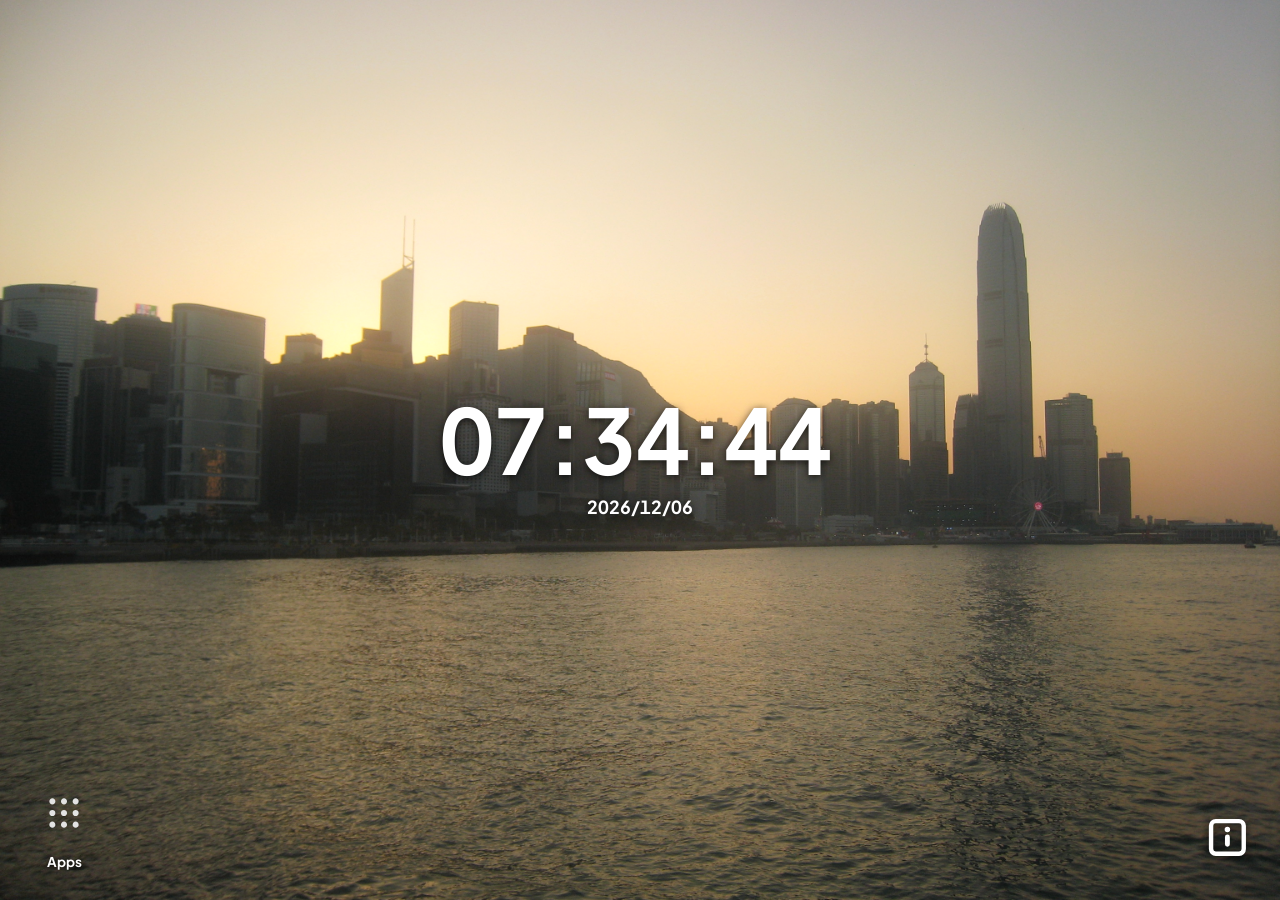
==== src/index.html @ ca8c2349 "App info tab, rename, idle Dim level, unpin on the bar, cursor-timeout focus Settings: an App info t" ====
<!--SPDX-License-Identifier: WTFNMFPL-->

<!DOCTYPE html>
<html>

<head>
	<meta charset="utf-8">
	<title>OpenLauncher</title>
</head>


<link rel="stylesheet" href="css/main.css">
<script src="js/wallpaper.js"></script>
<script src="js/aerials.js"></script>
<script src="js/icons.js"></script>
	<script src="js/lib/QwQwebosTV.js/main.js"></script>  
<script src="js/clock.js"></script>
<script src="js/settings.js"></script>
<script src="js/preview.js"></script>
<script src="js/backup.js"></script>
<script src="js/folders.js"></script>
<script src="js/systemapps.js"></script>
<script src="js/rename.js"></script>
<script src="js/about.js"></script>
<script src="js/dpad.js"></script>
<script src="js/weather.js"></script>
<script src="js/background.js"></script>
<script src="js/info.js"></script>
<script src="js/screen.js"></script>
<script src="js/main.js"></script>

<body>
	<!-- Wallpaper is a video (hardware decoded, unlike CSS background images), driven by startbackground() in main.js: network videos from aerials.js, then the local loop.mp4 from scripts/make-wallpaper-video.sh, then rotating images. -->
	<video id="bgvideo" autoplay muted playsinline></video>
	<div id="prefetchmaindiv">
	<!-- Hack : make appluncher always loaded (just hidden) so it can be faster when i open/close it -->
	<div id="maindiv">
	<input type="checkbox"  id="realappbarbtu" >
	<!-- clock and date are full-screen layers placed by settings.js; the date sits in #clockstack (under the clock) or moves to #datelayer -->
	<div id="clock" class="layer" data-v="center" data-h="center">
		<div id="clockstack" class="clockstyle-digital">
			<div id="clocktime"><span id="clockh"></span><span class="sep">:</span><span id="clockm"></span><span class="sep sepsec">:</span><span id="clocktail"><span id="clocks"></span><span id="clockap"></span></span></div>
			<svg id="clockanalog" viewBox="0 0 200 200">
				<circle class="face" cx="100" cy="100" r="97"></circle>
				<g id="clockticks"></g>
				<g id="clocknums"></g>
				<line id="clockhh" class="hand" x1="100" y1="100" x2="100" y2="56"></line>
				<line id="clockhm" class="hand" x1="100" y1="100" x2="100" y2="30"></line>
				<line id="clockhs" class="hand" x1="100" y1="112" x2="100" y2="22"></line>
				<circle class="hub" cx="100" cy="100" r="5"></circle>
			</svg>
			<p id="clockdate"></p>
			<div id="weather" style="display:none">
				<div id="weatherrow"><span id="weathericon"></span><span id="weathertemp"></span></div>
				<div id="weatherdetail"></div>
			</div>
		</div>
	</div>
	<div id="datelayer" class="layer" data-v="center" data-h="center"></div>
	<div id="weatherlayer" class="layer" data-v="center" data-h="center" style="display:none"></div>
	<div id="appluncher"></div>
	<div id="folderbar"></div>
	<div id="drawertools">
		<button id="settingsbtn" title="Settings" aria-label="Settings"><img src="access/gear.svg" alt=""></button>
		<button id="editbtn">Edit</button>
	</div>
	<!-- info about the wallpaper video: the button shows on the home screen, the card opens from it -->
	<button id="infobtn" title="About this wallpaper" aria-label="About this wallpaper"></button>
	<div id="infocard">
		<div id="infohead"><span>Now playing</span><button id="infoclose" title="Close" aria-label="Close"></button></div>
		<div id="infoname"></div>
		<div id="infosource"></div>
		<div id="infoseekrow">
			<input type="range" id="infoseekbar" min="0" max="1000" value="0" step="1">
			<span id="infotime">0:00 / 0:00</span>
		</div>
		<div id="infoactions"><button id="infoloop" aria-pressed="false"></button><button id="infoskip"></button></div>
	</div>
	<div id="appmenubackdrop"></div>
	<div id="appmenu">
		<div id="appmenutitle"></div>
		<div id="appmenulist"></div>
	</div>
	<div id="folderbackdrop"></div>
	<div id="folderpicker">
		<div id="folderhead">
			<img id="folderappicon" alt="">
			<div id="folderheadtext"><span id="folderapp">Move to folder</span><small id="foldercurrent"></small></div>
			<button id="folderclose" title="Close" aria-label="Close"></button>
		</div>
		<div id="folderlist"></div>
		<div id="foldermake">
			<span id="foldermakelabel">New folder</span>
			<div id="foldersuggest"></div>
		</div>
		<div id="foldernew"><input type="text" id="foldernewname" class="stext" placeholder="Folder name"><button id="foldernewbtn" class="sopt">Create</button></div>
		<div id="foldermessage" class="sstatus"></div>
	</div>
	<div id="movetoast"></div>
	<div id="renamebackdrop"></div>
	<div id="renamebox">
		<div id="renamehead">
			<img id="renameappicon" alt="">
			<div id="renameheadtext"><span id="renametitle">Rename</span><small id="renameoriginal"></small></div>
			<button id="renameclose" title="Close" aria-label="Close"></button>
		</div>
		<input type="text" id="renameinput" class="stext" maxlength="40" placeholder="Name">
		<div id="renameactions"><button id="renamesave" class="sopt">Save</button><button id="renamereset" class="sopt">Use the original name</button></div>
		<div id="renamemessage" class="sstatus"></div>
	</div>
	<div id="settingsbackdrop"></div>
	<div id="settingspanel">
		<div id="settingshead"><span>OpenLauncherSettings</span><button id="settingsclose" title="Close" aria-label="Close"></button></div>
		<div id="settingsbody">
			<div id="settingstabs"></div>
			<div id="settingspane"></div>
			<div id="settingspreview"></div>
		</div>
		<div id="settingshint"><span id="settingshinticon"></span><span id="settingshinttext"></span></div>
	</div>
	<div id="carryhint">Hover another app to move it there. Rest on it to drop.</div>
	<div id="recentrow"><p id="recentlabel">Recent</p></div>
	<div id="appbar">


		<label for="realappbarbtu" id="appbarbtu">
			<div class="appitem">
				<img src="access/appbar.svg" class="appicon" >
<p class="appname">Apps</p>
			</div>
		</label>
	</div>

	</div>
	</div>
</body>

</html>
---- src/css/main.css ----
/*SPDX-License-Identifier: WTFNMFPL*/

@font-face {
    font-family: "PlusJakartaSans";
    /* the file is the Bold (700) cut, declared as 400 so normal text uses it without any faux bolding */
    font-weight: 400;
    src: url(../access/plusjakartasans-bold.woff2)
}

:root {
    /* set from settings.js */
    --accent: 255,150,255;
    --bartile: 5vw;
    --menutile: 5vw;
    --barh: 15vh;
    --menurow: 2;
    --barname: 1.5vh;
    --menuname: 1.5vh;
    --recenth: 15vh;
    --shiftx: 0px;
    --shifty: 0px;
}

#appluncher,#appbar {
    display: grid;
    justify-content: center;
    align-items: center;
}
#appbar {
    grid-template-columns: repeat(auto-fill, var(--bartile));
    /* one row exactly as tall as the bar, so the tiles are centred in it and never spill below the screen */
    grid-template-rows: var(--barh);
}
#appluncher {
    grid-template-columns: repeat(auto-fill, var(--menutile));
    grid-template-rows: repeat(auto-fill, calc(var(--menutile) * var(--menurow)));
}
#realappbarbtu {
    display: none;
}
#appluncher {
	overflow-y: overlay !important;
    overflow-y: scroll;
    scrollbar-gutter: stable;
        background-color: rgba(0, 0, 0, var(--menuopacity, 0.5));
	position: absolute;
	top: 1vh;
    left: 1vw;
    width: calc(100vw - 2vw);
        height: calc(100vh - var(--barh));
	    scrollbar-width: none;
}

#appbar .appitem {
    padding-bottom: 0px;
}

#appbar .appname {
    text-shadow: 0 1px 4px rgba(0,0,0,0.85);
    font-size: var(--barname);
    height: calc(var(--barname) * 1.3333);
}
#appluncher .appname {
    font-size: var(--menuname);
    height: calc(var(--menuname) * 1.3333);
}

#appbar {
    z-index: 5;
    bottom: 0px;
    position: absolute;
    /* same box as #appluncher so the bar's columns line up with the drawer's */
    left: 1vw;
    width: calc(100vw - 2vw);
        height: var(--barh);
}

.appicon {
	    width: 100%;
    height: auto;
}

.appitem {
    position: relative;
    padding: 10px;
    height: min-content;
    contain: layout style paint;
}

body,#maindiv,#prefetchmaindiv {
	    width: 100vw;
	    font-family: PlusJakartaSans, sans-serif;
	        margin: 0px;
    padding: 0px;
    height: 100vh;
}
html,body {
	background-color: rgb(0,0,0);
	/* the launcher is one screen; only the app drawer scrolls. A scrollable page would shift the bottom-right buttons. */
	overflow: hidden;
}
#bgvideo {
	position: absolute;
	top: 0;
	left: 0;
	width: 100vw;
	height: 100vh;
	object-fit: cover;
	z-index: 0;
}
.appname {
    line-break: anywhere;
        height: 2vh;
    font-size: 1.5vh;
    overflow: hidden;
    text-align: center;
    text-overflow: ellipsis;
    white-space: nowrap;
        color: rgb(255, 255, 255);
}

.appitem:hover { background-color: rgba(var(--accent), 0.5); }
/* a name that doesn't fit slides sideways while its tile is hovered or focused (main.js, marqueeupdate) */
.appname.marquee { text-overflow: clip; animation: appname-scroll 4s ease-in-out infinite alternate; }
@keyframes appname-scroll { 0%, 20% { text-indent: 0; } 80%, 100% { text-indent: var(--marquee, 0px); } }

#realappbarbtu:not(:checked) ~ #appluncher {
/* Hack : make appluncher always loaded so it can be faster when i open/close it */
visibility:hidden;
}

#realappbarbtu:checked ~ #appluncher {
z-index:9999;


}
/* the menu is see-through, so the clock, date and weather must not show behind it */
#realappbarbtu:checked ~ .layer { visibility: hidden; }

#drawertools {
	display: none;
	position: fixed;
	bottom: 4vh;
	right: 2vw;
	z-index: 10000;
	align-items: stretch;
	gap: 1vw;
}
#realappbarbtu:checked ~ #drawertools { display: flex; }
#editbtn, #settingsbtn {
	font-family: inherit;
	font-size: 2vh;
	padding: 0.6vh 1.6vw;
	color: rgb(255,255,255);
	background-color: rgba(0,0,0,0.6);
	border: 2px solid rgb(255,255,255);
	border-radius: 6px;
}
#settingsbtn { padding: 0.6vh 0.9vw; display: flex; align-items: center; }
#settingsbtn img { height: 3.4vh; width: 3.4vh; display: block; }
#editbtn:hover, #settingsbtn:hover { background-color: rgba(var(--accent), 0.5); }

/* edit mode: hovering a tile covers it with its controls */
.appctl {
	display: none;
	position: absolute;
	top: 0;
	left: 0;
	right: 0;
	bottom: 0;
	grid-template-columns: 1fr 1fr;
	align-content: center;
	gap: 4px;
	padding: 6px;
	box-sizing: border-box;
	background-color: rgba(0,0,0,0.65);
}
#maindiv.editing .appitem:hover .appctl { display: grid; }
.appctl button {
	font-family: inherit;
	padding: 0.5vh 0;
	color: rgb(255,255,255);
	background-color: rgba(255,255,255,0.15);
	border: 1px solid rgb(255,255,255);
	border-radius: 4px;
}
.appctl button.wide { grid-column: 1 / -1; }
.appctl button:hover { background-color: rgba(var(--accent), 0.7); }
.appctl button.dangerctl:hover { background-color: rgba(255, 90, 90, 0.85); }
/* rest the pointer here to pick the app up: the pink fill is the countdown (keep the .875s in step with PICKUP_MS) */
.movezone {
	grid-column: 1 / -1;
	position: relative;
	overflow: hidden;
	text-align: center;
	padding: 0.5vh 0;
	color: rgb(255,255,255);
	background-color: rgba(255,255,255,0.15);
	border: 1px solid rgb(255,255,255);
	border-radius: 4px;
}
.appctl svg {
	display: block;
	width: 2.8vh;
	height: 2.8vh;
	margin: 0 auto;
	fill: currentColor;
}
.movezone::before {
	content: "";
	position: absolute;
	top: 0;
	left: 0;
	right: 0;
	bottom: 0;
	background-color: rgba(var(--accent), 0.75);
	transform: scaleX(0);
	transform-origin: left;
	transition: transform 0.875s linear;
}
.movezone:hover::before { transform: scaleX(1); }
.movezone span { position: relative; display: block; }
/* while carrying, tiles show no controls; the carried one is ringed */
#maindiv.carrying .appitem:hover .appctl { display: none; }
#maindiv.carrying .carried { box-shadow: inset 0 0 0 3px rgb(var(--accent)); background-color: rgba(var(--accent), 0.35); }
/* bottom right, above the Edit/Done buttons and beside the bottom bar's tiles: it covers neither the folder chips at the top nor
   the bar (its tiles start at the left) */
#carryhint {
	display: none;
	position: fixed;
	bottom: 11vh;
	right: 2vw;
	max-width: 26vw;
	z-index: 10001;
	padding: 0.6vh 1vw;
	font-size: 1.7vh;
	line-height: 1.25;
	color: rgb(255,255,255);
	background-color: rgba(0,0,0,0.75);
	border: 2px solid rgb(var(--accent));
	border-radius: 6px;
	pointer-events: none;
}
#maindiv.carrying #carryhint { display: block; }
.hiddenapp .appicon, .hiddenapp .appname { opacity: 0.35; }
/* edit mode: ring around pinned apps in the drawer */
#maindiv.editing .pinnedapp { box-shadow: inset 0 0 0 2px rgba(var(--accent), 0.8); }

/* names under the apps can be turned off in settings */
#maindiv.hide-bar-names #appbar .appname { display: none; }
#maindiv.hide-menu-names #appluncher .appname { display: none; }
/* with the name gone a tile is just its icon: equal padding all round and no line gap under the image, so the hover box is a square */
#maindiv.hide-bar-names #appbar .appitem { padding-bottom: 10px; }
#maindiv.hide-bar-names #appbar .appicon,
#maindiv.hide-menu-names #appluncher .appicon { display: block; }

/* clock and date: full-screen layers, placed with data-v (top|center|bottom) and data-h (left|center|right) */
.layer {
	position: absolute;
	top: 0;
	left: 0;
	width: 100vw;
	height: 100vh;
	box-sizing: border-box;
	padding: 3vh 3vw;
	display: flex;
	flex-direction: column;
	z-index: 1;
	pointer-events: none;
	color: rgb(255,255,255);
}
.layer[data-v="top"] { justify-content: flex-start; }
.layer[data-v="center"] { justify-content: center; }
.layer[data-v="bottom"] { justify-content: flex-end; padding-bottom: calc(var(--barh) + 2vh); }
.layer[data-h="left"] { align-items: flex-start; text-align: left; }
.layer[data-h="center"] { align-items: center; text-align: center; }
.layer[data-h="right"] { align-items: flex-end; text-align: right; }

#clockstack { display: flex; flex-direction: column; align-items: inherit; }
#clocktime, #clockdate {
	margin: 0;
	padding: 0;
	text-shadow: 0 2px 8px rgba(0,0,0,0.75);
	/* every digit the same width, so the clock doesn't shift when the numbers change */
	font-variant-numeric: tabular-nums;
	white-space: nowrap;
}
#clocktime { font-size: 10vh; }
#clockdate { font-size: 2vh; }
#clockap { font-size: 0.3em; margin-left: 0.3em; }

.clockstyle-off #clocktime,
.clockstyle-analog #clocktime,
.clockstyle-analogmin #clocktime { display: none; }
.noseconds #clocktime #clocktail #clocks, .noseconds #clocktime .sepsec { display: none; }

/* stacked: hours, minutes and (smaller) seconds on their own lines */
.clockstyle-stacked #clocktime { font-size: 13vh; line-height: 0.95; }
.clockstyle-stacked #clocktime span { display: block; }
.clockstyle-stacked #clocktime .sep { display: none; }
/* seconds and AM/PM share the last, smaller line ("09 PM"); with seconds off AM/PM is alone on it */
.clockstyle-stacked #clocktime #clocktail { display: block; font-size: 0.4em; }
.clockstyle-stacked #clocktime #clocktail span { display: inline; }
.clockstyle-stacked #clocktime #clockap { font-size: 0.8em; margin-left: 0.3em; }
.clockstyle-stacked.noseconds #clocktime #clockap { margin-left: 0; }

/* analog */
#clockanalog { display: none; width: 30vh; height: 30vh; }
.clockstyle-analog #clockanalog, .clockstyle-analogmin #clockanalog { display: block; }
#clockanalog .face { fill: rgba(0,0,0,0.35); stroke: rgba(255,255,255,0.9); stroke-width: 3; }
#clockanalog .tick { stroke: rgb(255,255,255); stroke-width: 2; }
#clockanalog .tick.hour { stroke-width: 4; }
#clockanalog text { fill: rgb(255,255,255); font-family: inherit; font-size: 17px; text-anchor: middle; dominant-baseline: central; }
#clockanalog .hand { stroke: rgb(255,255,255); stroke-linecap: round; }
#clockhh { stroke-width: 7; }
#clockhm { stroke-width: 4; }
#clockanalog #clockhs { stroke: rgb(var(--accent)); stroke-width: 2; }
#clockanalog .hub { fill: rgb(var(--accent)); }
.clockstyle-analogmin #clocknums, .clockstyle-analogmin .tick.minor { display: none; }
.clockstyle-analogmin #clockhh { stroke-width: 4; }
.clockstyle-analogmin #clockhm { stroke-width: 2.5; }
.noseconds #clockhs { display: none; }

/* settings panel */
#settingsbackdrop {
	display: none;
	position: fixed;
	top: 0;
	left: 0;
	width: 100vw;
	height: 100vh;
	z-index: 20000;
	background-color: rgba(0,0,0,0.55);
}
#settingspanel {
	display: none;
	position: fixed;
	top: 8vh;
	left: 9vw;
	width: 82vw;
	height: 84vh;
	z-index: 20001;
	flex-direction: column;
	overflow: hidden;
	color: rgb(255,255,255);
	background-color: rgba(18,18,24,0.97);
	border: 2px solid rgba(var(--accent), 0.85);
	border-radius: 1.6vh;
}
#maindiv.settingsopen #settingsbackdrop { display: block; }
#maindiv.settingsopen #settingspanel { display: flex; }
#settingshead {
	display: flex;
	align-items: center;
	justify-content: space-between;
	padding: 2vh 2vw;
	font-size: 3.4vh;
	border-bottom: 1px solid rgba(255,255,255,0.2);
}
#settingsclose, .sopt, .stab, .poscell, .swatch {
	font-family: inherit;
	color: rgb(255,255,255);
	background-color: rgba(255,255,255,0.1);
	border: 1px solid rgba(255,255,255,0.4);
}
#settingsclose { width: 5.4vh; height: 5.4vh; padding: 0.9vh; border-radius: 0.8vh; }
#settingsbody { display: flex; flex: 1; min-height: 0; }
#settingstabs {
	display: flex;
	flex-direction: column;
	gap: 1vh;
	width: 14vw;
	padding: 2vh 1vw;
	border-right: 1px solid rgba(255,255,255,0.2);
}
.stab { display: flex; align-items: center; gap: 0.8vw; font-size: 2.4vh; padding: 1.4vh 1vw; text-align: left; border-radius: 0.8vh; }
.stab.on, .sopt.on { color: rgb(0,0,0); background-color: rgb(var(--accent)); border-color: rgb(var(--accent)); }
#settingspane { flex: 1; overflow-y: auto; padding: 1vh 2vw; scrollbar-width: none; }
.srow {
	display: flex;
	align-items: center;
	justify-content: space-between;
	gap: 2vw;
	padding: 1.6vh 0;
	border-bottom: 1px solid rgba(255,255,255,0.1);
}
.slabel { flex: 0 0 12vw; display: flex; align-items: center; gap: 0.6vw; }
.slabeltext { font-size: 2.4vh; }
.shintmark { display: block; flex: 0 0 auto; width: 2.2vh; height: 2.2vh; opacity: 0.5; }
.shintmark svg { display: block; width: 100%; height: 100%; fill: currentColor; }
.srow:hover .shintmark, .srow:focus-within .shintmark { opacity: 1; color: rgb(var(--accent)); }
.scontrol { flex: 1; display: flex; flex-wrap: wrap; justify-content: flex-end; gap: 0.8vh 0.6vw; }
.sopt { font-size: 2vh; padding: 1vh 1.2vw; border-radius: 0.8vh; }
.swatch { width: 4.4vh; height: 4.4vh; padding: 0; border-radius: 50%; border: 3px solid rgba(255,255,255,0.35); }
.swatch.on { border-color: rgb(255,255,255); box-shadow: 0 0 0 3px rgb(0,0,0), 0 0 0 5px rgb(255,255,255); }
.pospicker { display: flex; align-items: center; gap: 1.2vw; }
.posgrid { display: grid; grid-template-columns: repeat(3, 5vh); grid-template-rows: repeat(3, 2.8vh); gap: 0.6vh; padding: 0.8vh; background-color: rgba(255,255,255,0.08); border: 1px solid rgba(255,255,255,0.4); border-radius: 0.8vh; }
.poscell { padding: 0; border-radius: 0.5vh; }
.poscell.on { background-color: rgb(var(--accent)); border-color: rgb(var(--accent)); }
#settingsclose:hover, .sopt:hover, .stab:hover, .poscell:hover, .swatch:hover { background-color: rgba(var(--accent), 0.45); }
.stab.on:hover, .sopt.on:hover, .poscell.on:hover { background-color: rgb(var(--accent)); }
.sheading { margin-top: 2.4vh; padding-bottom: 0.6vh; font-size: 1.8vh; letter-spacing: 0.12em; text-transform: uppercase; color: rgb(var(--accent)); border-bottom: 1px solid rgba(var(--accent), 0.5); }
.sheading:first-child { margin-top: 0.6vh; }
#settingspanel, #settingsbackdrop { transition: opacity 0.25s ease; }
#maindiv.peek #settingspanel { opacity: 0.06; }
#maindiv.peek #settingsbackdrop { opacity: 0.25; }
/* icons in buttons and tabs; the icon comes first even though the label is the button's own text */
.sicon { display: block; order: -1; flex: 0 0 auto; width: 3vh; height: 3vh; }
.sicon svg { display: block; width: 100%; height: 100%; fill: currentColor; }
.sopt.withicon { display: flex; align-items: center; gap: 0.6vw; }
.sopt.withicon .sicon { width: 2.6vh; height: 2.6vh; }
.sopt.card { flex-direction: column; justify-content: center; gap: 0.6vh; width: 9vw; padding: 1.6vh 0.8vw; font-size: 2vh; }
.sopt.card .sicon { width: 5vh; height: 5vh; }
.sopt.compact { min-width: 4.2vw; padding: 1vh 0.8vw; text-align: center; }
/* On/Off is a switch */
.sswitch { position: relative; width: 7vh; height: 3.8vh; padding: 0; border-radius: 3vh; font-family: inherit; color: rgb(255,255,255); background-color: rgba(255,255,255,0.14); border: 1px solid rgba(255,255,255,0.45); transition: background-color 0.15s ease; }
.sknob { position: absolute; top: 0.4vh; left: 0.5vh; width: 2.8vh; height: 2.8vh; border-radius: 50%; background-color: rgb(255,255,255); transition: transform 0.15s ease; }
.sswitch.on { background-color: rgb(var(--accent)); border-color: rgb(var(--accent)); }
.sswitch.on .sknob { transform: translateX(3.2vh); background-color: rgb(0,0,0); }
.sswitch:hover { border-color: rgb(var(--accent)); }
/* < value > */
.sicononly { display: flex; align-items: center; justify-content: center; width: 5.4vh; height: 5.4vh; padding: 1vh; }
.sicononly svg { display: block; width: 100%; height: 100%; fill: currentColor; }
.sicononly.flip svg { transform: scaleX(-1); }
.sstepvalue { min-width: 12vw; align-self: center; text-align: center; font-size: 2.2vh; }
/* the explanation of the row that has the focus */
#settingshint { display: flex; align-items: center; gap: 0.8vw; min-height: 5.6vh; padding: 0 2vw; font-size: 1.9vh; color: rgba(255,255,255,0.85); border-top: 1px solid rgba(255,255,255,0.2); opacity: 0.6; transition: opacity 0.2s ease; }
#settingshint.on { opacity: 1; }
#settingshint { border-top-color: transparent; }
#settingshint.on { border-top-color: rgba(255,255,255,0.2); }
#settingshinticon { flex: 0 0 auto; width: 2.6vh; height: 2.6vh; color: rgb(var(--accent)); }
#settingshinticon svg { display: block; width: 100%; height: 100%; fill: currentColor; }
/* live preview */
#settingspreview { display: none; flex: 0 0 24vw; padding: 2vh 1.4vw 2vh 0; overflow: hidden; }
#settingspreview.on { display: block; }
.pvtiles { display: flex; flex-direction: column; gap: 1.6vh; }
.pvscreen { --pv: 0.22; position: relative; width: 100%; height: 0; padding-top: 56.25%; overflow: hidden; border-radius: 0.8vh; border: 1px solid rgba(255,255,255,0.3); background: linear-gradient(160deg, #46587a, #161c2a 70%); color: rgb(255,255,255); text-shadow: 0 1px 3px rgba(0,0,0,0.6); }
.pvscreen > * { position: absolute; }
.pvlayer { top: 0; left: 0; right: 0; bottom: 0; display: flex; flex-direction: column; padding: 4%; box-sizing: border-box; }
.pvlayer[data-v="top"] { justify-content: flex-start; }
.pvlayer[data-v="center"] { justify-content: center; }
.pvlayer[data-v="bottom"] { justify-content: flex-end; padding-bottom: calc(var(--barh) * var(--pv) + 4%); }
.pvlayer[data-h="left"] { align-items: flex-start; text-align: left; }
.pvlayer[data-h="center"] { align-items: center; text-align: center; }
.pvlayer[data-h="right"] { align-items: flex-end; text-align: right; }
.pvscreen.hasrecent .pvlayer[data-v="bottom"] { padding-bottom: calc((var(--barh) + var(--recenth)) * var(--pv) + 4%); }
.pvidle .pvlayer > *, .pvidle > .pvbar, .pvidle > .pvbars { filter: brightness(var(--idledim, 0.3)); }
.pvidle.pvhidebar > .pvbar, .pvidle.pvhidebar > .pvbars { opacity: 0; }
.pvtime { font-size: calc(15vh * var(--pv)); line-height: 1.05; white-space: nowrap; }
.pvtime.stacked { font-size: calc(19vh * var(--pv)); line-height: 0.95; }
.pvtime.stacked span, .pvtime.stacked small { display: block; }
.pvtime.stacked small { font-size: 0.4em; }
.pvdate, .pvweather { font-size: calc(5vh * var(--pv)); white-space: nowrap; margin-top: 0.3em; }
.pvweather { display: flex; align-items: center; gap: 0.3em; font-size: calc(7vh * var(--pv)); }
.pvweathericon { display: block; width: 1.3em; height: 1.3em; }
.pvweathericon svg { display: block; width: 100%; height: 100%; fill: currentColor; }
.pvanalog { width: calc(30vh * var(--pv)); height: calc(30vh * var(--pv)); }
.pvanalog svg { display: block; width: 100%; height: 100%; }
.pvface { fill: rgba(0,0,0,0.35); stroke: rgba(255,255,255,0.9); stroke-width: 4; }
.pvmarks line { stroke: rgb(255,255,255); stroke-width: 5; stroke-linecap: round; }
.pvhand { stroke: rgb(255,255,255); stroke-width: 9; stroke-linecap: round; }
.pvhand.thin { stroke-width: 6; }
.pvsecond { stroke: rgb(var(--accent)); stroke-width: 3; stroke-linecap: round; }
.pvhub { fill: rgb(255,255,255); }
.pvscreen > .pvbar, .pvscreen > .pvbars { left: 0; right: 0; bottom: 0; }
.pvbar { display: flex; align-items: flex-start; padding: 0 2%; box-sizing: border-box; }
.pvbars { display: flex; flex-direction: column; }
.pvbars .pvrecent { padding-bottom: 1%; }
.pvtile { --t: var(--bartile); --n: var(--barname); flex: 0 0 auto; width: calc(var(--t) * var(--pv)); margin-right: calc(var(--t) * var(--pv) * 0.18); padding-bottom: 0.4vh; }
.pvicon { display: block; height: calc(var(--t) * var(--pv)); border-radius: 22%; background: rgba(255,255,255,0.78); }
.pvname { display: block; width: 70%; height: calc(var(--n) * var(--pv) * 0.9); min-height: 2px; margin: calc(var(--n) * var(--pv) * 0.6) auto 0; border-radius: 99px; background: rgba(255,255,255,0.7); }
.pvtile.hot .pvicon { box-shadow: 0 0 0 calc(var(--t) * var(--pv) * 0.09) rgb(var(--accent)); }
.pvmenu { background: linear-gradient(135deg, #e9b866, #5b8fd6 55%, #2f6b4c); }
.pvgrid { --t: var(--menutile); --n: var(--menuname); top: 2%; left: 1%; right: 1%; bottom: 2%; padding: 3% 3% 0; box-sizing: border-box; overflow: hidden; border-radius: 4px; background: rgba(0,0,0,var(--menuopacity, 0.5)); display: flex; flex-wrap: wrap; align-content: flex-start; }
.pvgrid .pvtile { --t: var(--menutile); --n: var(--menuname); margin-bottom: calc(var(--menutile) * var(--pv) * 0.2); }
.pvsmall { padding-top: 32%; }
.sslider { display: flex; align-items: center; justify-content: flex-end; flex: 1; min-width: 0; gap: 1vw; }
.srange { --fill: 0%; flex: 1 1 auto; min-width: 6vw; max-width: 20vw; height: 1vh; margin: 0; border-radius: 0.5vh; outline: none; -webkit-appearance: none; background: linear-gradient(to right, rgb(var(--accent)) var(--fill), rgba(255,255,255,0.3) var(--fill)); }
.srange::-webkit-slider-thumb { -webkit-appearance: none; width: 2.8vh; height: 2.8vh; border-radius: 50%; background: rgb(var(--accent)); border: 2px solid rgb(255,255,255); }
.srange.dfocus { outline-offset: 1vh; }
.ssliderval { flex: 0 0 auto; min-width: 4vw; text-align: right; font-size: 2.2vh; font-variant-numeric: tabular-nums; }
/* the sources of the streamed wallpapers (Settings > Wallpaper) */
.sources { width: 100%; }
.sourcerow { display: flex; align-items: center; justify-content: space-between; padding: 0.9vh 1vw; margin-bottom: 0.6vh; background-color: rgba(255,255,255,0.06); border-radius: 0.8vh; }
.sourcename { font-size: 2.1vh; }
.sourcecount { font-size: 1.8vh; opacity: 0.7; font-variant-numeric: tabular-nums; }
/* Settings > App info */
.srow.nolabel .slabel { display: none; }
.scontrol > .abouthead, .scontrol > .aboutcols { flex: 1 1 100%; }
.abouthead { display: flex; align-items: center; gap: 1.4vw; margin-bottom: 2vh; }
.abouticon { flex: 0 0 auto; width: 10vh; height: 10vh; border-radius: 2vh; }
.abouttitle { flex: 1; min-width: 0; display: flex; flex-direction: column; }
.aboutname { font-size: 3.4vh; }
.aboutsub { margin-top: 0.4vh; font-size: 1.8vh; opacity: 0.7; }
.aboutactions { display: flex; flex-wrap: wrap; gap: 0.8vh 0.6vw; justify-content: flex-end; }
.aboutcols { display: grid; grid-template-columns: 1fr 1fr; gap: 0 3vw; }
.aboutsection .sheading { margin-top: 1.6vh; }
.aboutrow { display: flex; align-items: baseline; justify-content: space-between; gap: 1vw; padding: 0.55vh 0; border-bottom: 1px solid rgba(255,255,255,0.08); font-size: 1.8vh; }
.aboutlabel { flex: 0 0 auto; opacity: 0.7; }
.aboutvalue { min-width: 0; text-align: right; overflow-wrap: anywhere; }
.sconfirm { align-self: center; margin-right: 0.6vw; font-size: 2.2vh; }
.sopt.danger { background-color: rgba(255,90,90,0.35); border-color: rgb(255,90,90); }
.sopt.danger:hover { background-color: rgb(255,90,90); color: rgb(0,0,0); }

/* info button (home screen only) and the "Now playing" card */
#infobtn {
	position: fixed;
	bottom: 4vh;
	right: 2vw;
	z-index: 10000;
	width: 6vh;
	height: 6vh;
	padding: 0.4vh;
	box-sizing: border-box;
	color: rgb(255,255,255);
	background: none;
	border: none;
	border-radius: 0.8vh;
}
#infobtn svg { display: block; width: 100%; height: 100%; fill: currentColor; filter: drop-shadow(0 2px 4px rgba(0,0,0,0.8)); }
#infobtn:hover { background-color: rgba(var(--accent), 0.5); }
#realappbarbtu:checked ~ #infobtn { display: none; }

#infocard {
	display: none;
	position: fixed;
	bottom: 12vh;
	right: 2vw;
	width: 32vw;
	box-sizing: border-box;
	padding: 2vh 1.6vw;
	z-index: 10000;
	color: rgb(255,255,255);
	background-color: rgba(18,18,24,0.94);
	border: 2px solid rgba(var(--accent), 0.85);
	border-radius: 1.6vh;
}
#maindiv.infoopen #infocard { display: block; }
#realappbarbtu:checked ~ #infocard { display: none; }
#infohead { display: flex; align-items: center; justify-content: space-between; font-size: 1.8vh; text-transform: uppercase; letter-spacing: 0.1em; opacity: 0.85; }
#infoclose, #infoskip, #infoloop {
	font-family: inherit;
	color: rgb(255,255,255);
	background-color: rgba(255,255,255,0.1);
	border: 1px solid rgba(255,255,255,0.4);
	border-radius: 0.8vh;
}
#infoclose { width: 4.2vh; height: 4.2vh; padding: 0.7vh; }
#settingsclose svg, #infoclose svg { display: block; width: 100%; height: 100%; fill: currentColor; }
#infoname { margin-top: 1.4vh; font-size: 3vh; line-height: 1.2; overflow-wrap: anywhere; }
#infosource { margin-top: 0.6vh; font-size: 2vh; opacity: 0.75; }
#infoseekrow { display: flex; align-items: center; gap: 1vw; margin-top: 2.4vh; }
#infotime { flex: 0 0 auto; font-size: 1.8vh; font-variant-numeric: tabular-nums; white-space: nowrap; }
#infoseekbar {
	--seek: 0%;
	flex: 1;
	min-width: 0;
	height: 1vh;
	margin: 0;
	border-radius: 0.5vh;
	outline: none;
	-webkit-appearance: none;
	background: linear-gradient(to right, rgb(var(--accent)) var(--seek), rgba(255,255,255,0.3) var(--seek));
}
#infoseekbar::-webkit-slider-thumb {
	-webkit-appearance: none;
	width: 2.6vh;
	height: 2.6vh;
	border-radius: 50%;
	background: rgb(var(--accent));
	border: 2px solid rgb(255,255,255);
}
#infoseekbar:disabled { opacity: 0.5; }
#infoactions { display: flex; gap: 1vw; margin-top: 2.4vh; }
#infoloop, #infoskip { display: flex; align-items: center; gap: 0.6vw; font-size: 2vh; padding: 1vh 1.4vw; }
#infoloop svg, #infoskip svg { display: block; width: 3vh; height: 3vh; fill: currentColor; }
#infoloop.on, #infoloop.on:hover { color: rgb(0,0,0); background-color: rgb(var(--accent)); border-color: rgb(var(--accent)); }
#infoloop:hover, #infoskip:hover, #infoclose:hover { background-color: rgba(var(--accent), 0.45); }

/* rows that draw their own controls (backup, lists, text boxes): control under the label, full width */
.srow.wide { flex-direction: column; align-items: stretch; gap: 1.2vh; }
.srow.wide .slabel { flex: none; }
.srow.wide .scontrol { justify-content: flex-start; }
.stext, .sarea {
	font-family: inherit;
	font-size: 2vh;
	color: rgb(255,255,255);
	background-color: rgba(255,255,255,0.08);
	border: 1px solid rgba(255,255,255,0.4);
	border-radius: 0.8vh;
	padding: 1vh 1vw;
	box-sizing: border-box;
}
.stext { flex: 1; min-width: 20vw; }
.srow.wide .scontrol > .scontrol { flex: 1 1 100%; flex-wrap: nowrap; }
.srow.wide .stext { min-width: 0; }
.sarea { width: 100%; height: 16vh; resize: none; font-size: 1.6vh; }
.sstatus { align-self: center; font-size: 1.8vh; opacity: 0.85; }

/* recent apps: bar-sized tiles in the same columns as the bottom bar, sitting just above it */
#recentrow {
	display: none;
	position: fixed;
	left: 1vw;
	width: calc(100vw - 2vw);
	bottom: calc(var(--barh) + 1.5vh);
	z-index: 5;
	grid-template-columns: repeat(auto-fill, var(--bartile));
	justify-content: center;
	align-items: end;
}
#maindiv.has-recent #recentrow { display: grid; }
#realappbarbtu:checked ~ #recentrow { display: none !important; }
/* the first row of the grid, starting where the first tile does (10px is the tile's own padding, so the text lines up with the icon) */
#recentlabel {
	grid-column: 1 / -1;
	justify-self: start;
	margin: 0 0 0.6vh 10px;
	font-size: 1.6vh;
	letter-spacing: 0.08em;
	text-transform: uppercase;
	color: rgba(255,255,255,0.85);
	text-shadow: 0 1px 4px rgba(0,0,0,0.85);
}
#recentrow .appname { font-size: var(--barname); height: calc(var(--barname) * 1.3333); text-shadow: 0 1px 4px rgba(0,0,0,0.85); }
#maindiv.hide-bar-names #recentrow .appname { display: none; }
#maindiv.hide-bar-names #recentrow .appicon { display: block; }
#recentrow .appitem { padding-bottom: 0; }
#maindiv.hide-bar-names #recentrow .appitem { padding-bottom: 10px; }
#maindiv.has-recent .layer[data-v="bottom"] { padding-bottom: calc(var(--barh) + var(--recenth) + 4.5vh); }

/* OLED protection (screen.js): the UI shifts a few pixels now and then, and dims or hides after a while with no input */
.layer, #appbar, #recentrow, #infobtn { transition: opacity 3s ease, transform 2s ease; }
/* only while pixel shift is on, so nothing is moved to its own GPU layer for people who don't use it */
#maindiv.shifting .layer, #maindiv.shifting #appbar, #maindiv.shifting #recentrow, #maindiv.shifting #infobtn {
	transform: translate(var(--shiftx), var(--shifty));
}
/* Dimmed by darkening what is drawn, not by making it see-through: a see-through clock looks brighter over the black gap between
   two wallpaper videos than over the video, but a darkened one looks the same over anything. The children are darkened, not the
   full-screen layers, so no 4K-sized surface has to be filtered. */
.layer > *, #appbar, #recentrow, #infobtn { transition: filter 3s ease; }
#maindiv.idle .layer > *, #maindiv.idle #appbar, #maindiv.idle #recentrow, #maindiv.idle #infobtn { filter: brightness(var(--idledim, 0.3)); }
#maindiv.idle-hidebar #appbar, #maindiv.idle-hidebar #recentrow, #maindiv.idle-hidebar #infobtn { opacity: 0; pointer-events: none; }

/* weather widget (weather.js): under the clock and date, or on its own layer */
#weather { display: flex; flex-direction: column; align-items: inherit; margin-top: 1vh; text-shadow: 0 2px 8px rgba(0,0,0,0.75); }
#weatherrow { display: flex; align-items: center; gap: 0.6vw; }
#weathericon svg { display: block; width: 4.6vh; height: 4.6vh; fill: currentColor; filter: drop-shadow(0 2px 4px rgba(0,0,0,0.6)); }
#weathertemp { font-size: 3.4vh; font-variant-numeric: tabular-nums; white-space: nowrap; }
#weatherdetail { font-size: 1.8vh; opacity: 0.9; white-space: nowrap; }

/* the list of the user's own wallpapers (Wallpaper tab) */
.listrow { display: flex; align-items: center; gap: 1vw; width: 100%; padding: 0.6vh 0.6vw; box-sizing: border-box; background-color: rgba(255,255,255,0.06); border-radius: 0.8vh; }
.listkind { flex: 0 0 5vw; font-size: 1.6vh; text-transform: uppercase; letter-spacing: 0.08em; opacity: 0.7; }
.listname { flex: 1; min-width: 0; font-size: 2vh; overflow: hidden; text-overflow: ellipsis; white-space: nowrap; }
.listremove { flex: 0 0 auto; width: 4.4vh; height: 4.4vh; padding: 0.7vh; }
.listremove svg { display: block; width: 100%; height: 100%; fill: currentColor; }

/* folders in the app drawer */
.foldericon { position: relative; width: 100%; height: 0; padding-top: 100%; background-color: rgba(255,255,255,0.14); border-radius: 1vh; }
.foldericon svg { position: absolute; top: 14%; left: 14%; width: 72%; height: 72%; fill: rgb(255,255,255); opacity: 0.85; }
/* a folder tile shows a 2x2 peek at its apps */
.foldermini { position: absolute; top: 9%; left: 9%; right: 9%; bottom: 9%; display: grid; grid-template-columns: 1fr 1fr; grid-template-rows: 1fr 1fr; gap: 6%; }
.foldermini img { display: block; width: 100%; height: 100%; object-fit: cover; border-radius: 14%; background-color: rgba(255,255,255,0.75); }
.folderempty { grid-column: 1 / -1; margin: 2vh 0; font-size: 2.2vh; text-align: center; color: rgba(255,255,255,0.75); }
/* the bar above the drawer: All apps and one chip per folder */
#folderbar { display: none; position: absolute; top: 1vh; left: 1vw; width: calc(100vw - 2vw); height: 7vh; box-sizing: border-box; z-index: 9999; align-items: center; gap: 0.8vw; padding: 0 2vw; overflow-x: auto; scrollbar-width: none; background-color: rgba(0, 0, 0, var(--menuopacity, 0.5)); }
#folderbar::-webkit-scrollbar { display: none; }
#maindiv.hasfolders #folderbar { display: flex; }
#realappbarbtu:not(:checked) ~ #folderbar { display: none !important; }
#maindiv.hasfolders #appluncher { top: 8vh; height: calc(100vh - var(--barh) - 7vh); }
.chip { display: flex; align-items: center; flex: 0 0 auto; gap: 0.6vw; padding: 0.8vh 1.3vw; font-family: inherit; font-size: 2.1vh; white-space: nowrap; color: rgb(255,255,255); background-color: rgba(255,255,255,0.12); border: 1px solid rgba(255,255,255,0.35); border-radius: 99px; }
.chip:hover { background-color: rgba(var(--accent), 0.45); }
.chip.on, .chip.on:hover { color: rgb(0,0,0); background-color: rgb(var(--accent)); border-color: rgb(var(--accent)); }
.chipicon { display: block; width: 2.6vh; height: 2.6vh; }
.chipicon svg { display: block; width: 100%; height: 100%; fill: currentColor; }
.chipcount { font-size: 1.7vh; opacity: 0.7; }
.chipcount:empty { display: none; }
#maindiv.editing .foldertile .appctl { display: none !important; }

/* "Move to folder" picker */
#folderbackdrop { display: none; position: fixed; top: 0; left: 0; width: 100vw; height: 100vh; z-index: 20000; background-color: rgba(0,0,0,0.55); }
#folderpicker {
	display: none;
	position: fixed;
	top: 12vh;
	left: 25vw;
	width: 50vw;
	max-height: 76vh;
	overflow-y: auto;
	box-sizing: border-box;
	padding: 2vh 1.6vw;
	z-index: 20001;
	color: rgb(255,255,255);
	background-color: rgba(18,18,24,0.97);
	border: 2px solid rgba(var(--accent), 0.85);
	border-radius: 1.6vh;
	scrollbar-width: none;
}
#maindiv.pickeropen #folderbackdrop { display: block; }
#maindiv.pickeropen #folderpicker { display: block; }
#folderhead { display: flex; align-items: center; gap: 1.2vw; margin-bottom: 2vh; }
#folderappicon { flex: 0 0 auto; width: 6.4vh; height: 6.4vh; object-fit: cover; border-radius: 1vh; background-color: rgba(255,255,255,0.75); }
#folderheadtext { flex: 1; min-width: 0; display: flex; flex-direction: column; }
#folderapp { font-size: 2.8vh; overflow-wrap: anywhere; }
#foldercurrent { margin-top: 0.3vh; font-size: 1.8vh; opacity: 0.7; }
#folderclose { width: 4.4vh; height: 4.4vh; padding: 0.7vh; font-family: inherit; color: rgb(255,255,255); background-color: rgba(255,255,255,0.1); border: 1px solid rgba(255,255,255,0.4); border-radius: 0.8vh; }
#folderclose svg { display: block; width: 100%; height: 100%; fill: currentColor; }
#folderclose:hover { background-color: rgba(var(--accent), 0.45); }
/* the Rename window: same look as the folder window */
#renamebackdrop { display: none; position: fixed; top: 0; left: 0; width: 100vw; height: 100vh; z-index: 20000; background-color: rgba(0,0,0,0.55); }
#renamebox {
	display: none;
	position: fixed;
	top: 24vh;
	left: 30vw;
	width: 40vw;
	box-sizing: border-box;
	padding: 2vh 1.6vw;
	z-index: 20001;
	color: rgb(255,255,255);
	background-color: rgba(18,18,24,0.97);
	border: 2px solid rgba(var(--accent), 0.85);
	border-radius: 1.6vh;
}
#maindiv.renameopen #renamebackdrop, #maindiv.renameopen #renamebox { display: block; }
#renamehead { display: flex; align-items: center; gap: 1.2vw; margin-bottom: 2vh; }
#renameappicon { flex: 0 0 auto; width: 6.4vh; height: 6.4vh; object-fit: cover; border-radius: 1vh; background-color: rgba(255,255,255,0.75); }
#renameheadtext { flex: 1; min-width: 0; display: flex; flex-direction: column; }
#renametitle { font-size: 2.8vh; overflow-wrap: anywhere; }
#renameoriginal { margin-top: 0.3vh; font-size: 1.8vh; opacity: 0.7; }
#renameclose { width: 4.4vh; height: 4.4vh; padding: 0.7vh; font-family: inherit; color: rgb(255,255,255); background-color: rgba(255,255,255,0.1); border: 1px solid rgba(255,255,255,0.4); border-radius: 0.8vh; }
#renameclose svg { display: block; width: 100%; height: 100%; fill: currentColor; }
#renameclose:hover { background-color: rgba(var(--accent), 0.45); }
#renameinput { width: 100%; box-sizing: border-box; }
#renameactions { display: flex; gap: 0.8vw; margin-top: 1.6vh; }
#renamemessage { margin-top: 1vh; min-height: 2vh; }
/* one card per place the app can go */
#folderlist { display: grid; grid-template-columns: 1fr 1fr; gap: 1vh 0.8vw; }
.foldercard { display: flex; align-items: center; gap: 0.8vw; min-width: 0; padding: 1vh 1vw; text-align: left; font-size: 2.1vh; overflow-wrap: anywhere; }
.cardpicture { display: block; order: -1; flex: 0 0 auto; position: relative; width: 6vh; height: 6vh; border-radius: 1vh; background-color: rgba(255,255,255,0.14); }
.cardpicture > svg { position: absolute; top: 15%; left: 15%; width: 70%; height: 70%; fill: currentColor; }
.foldercard.on .cardpicture { background-color: rgba(0,0,0,0.2); }
.cardnote { order: 1; margin-left: auto; flex: 0 0 auto; font-size: 1.6vh; opacity: 0.7; white-space: nowrap; }
.cardtick { display: block; order: 2; flex: 0 0 auto; width: 2.6vh; height: 2.6vh; }
.cardtick svg { display: block; width: 100%; height: 100%; fill: currentColor; }
/* making a new folder */
#foldermake { display: flex; align-items: center; flex-wrap: wrap; gap: 0.8vh 1vw; margin-top: 2.2vh; }
#foldermakelabel { font-size: 1.7vh; letter-spacing: 0.1em; text-transform: uppercase; opacity: 0.75; }
#foldersuggest { display: flex; flex-wrap: wrap; gap: 0.8vh 0.6vw; }
#movetoast { position: fixed; bottom: 14vh; left: 50%; max-width: 70vw; z-index: 30000; padding: 1.4vh 2vw; font-size: 2.2vh; text-align: center; color: rgb(255,255,255); background-color: rgba(18,18,24,0.97); border: 2px solid rgba(var(--accent), 0.85); border-radius: 1.6vh; opacity: 0; transform: translate(-50%, 1.5vh); pointer-events: none; transition: opacity 0.25s ease, transform 0.25s ease; }
#movetoast.on { opacity: 1; transform: translate(-50%, 0); }
#foldernew { display: none; gap: 0.8vw; margin-top: 1.4vh; }
#maindiv.naming #foldernew { display: flex; }
#foldernew .stext { flex: 1; min-width: 0; }
#foldermessage { margin-top: 1vh; min-height: 2vh; }
.listinput { flex: 1; min-width: 0; }

/* remote control (dpad.js): the focus ring, and the small menu OK opens on an app in Edit mode */
.dfocus { outline: 0.5vh solid rgb(var(--accent)); outline-offset: 0.3vh; }
.appitem.dfocus { outline: none; background-color: rgba(var(--accent), 0.5); box-shadow: inset 0 0 0 0.4vh rgb(var(--accent)); }
.foldertile.dfocus .foldericon, .appitem.dfocus .appicon { opacity: 1; }
#appmenubackdrop { display: none; position: fixed; top: 0; left: 0; width: 100vw; height: 100vh; z-index: 20000; background-color: rgba(0,0,0,0.55); }
#appmenu {
	display: none;
	position: fixed;
	top: 24vh;
	left: 37vw;
	width: 26vw;
	box-sizing: border-box;
	padding: 2vh 1.4vw;
	z-index: 20001;
	color: rgb(255,255,255);
	background-color: rgba(18,18,24,0.97);
	border: 2px solid rgba(var(--accent), 0.85);
	border-radius: 1.6vh;
}
#maindiv.menuopen #appmenubackdrop { display: block; }
#maindiv.menuopen #appmenu { display: block; }
#appmenutitle { font-size: 2.6vh; margin-bottom: 1.6vh; overflow-wrap: anywhere; }
#appmenulist { display: flex; flex-direction: column; gap: 0.8vh; }
#appmenulist .sopt { text-align: left; }
#appmenulist .sopt.danger { margin-top: 1.2vh; }
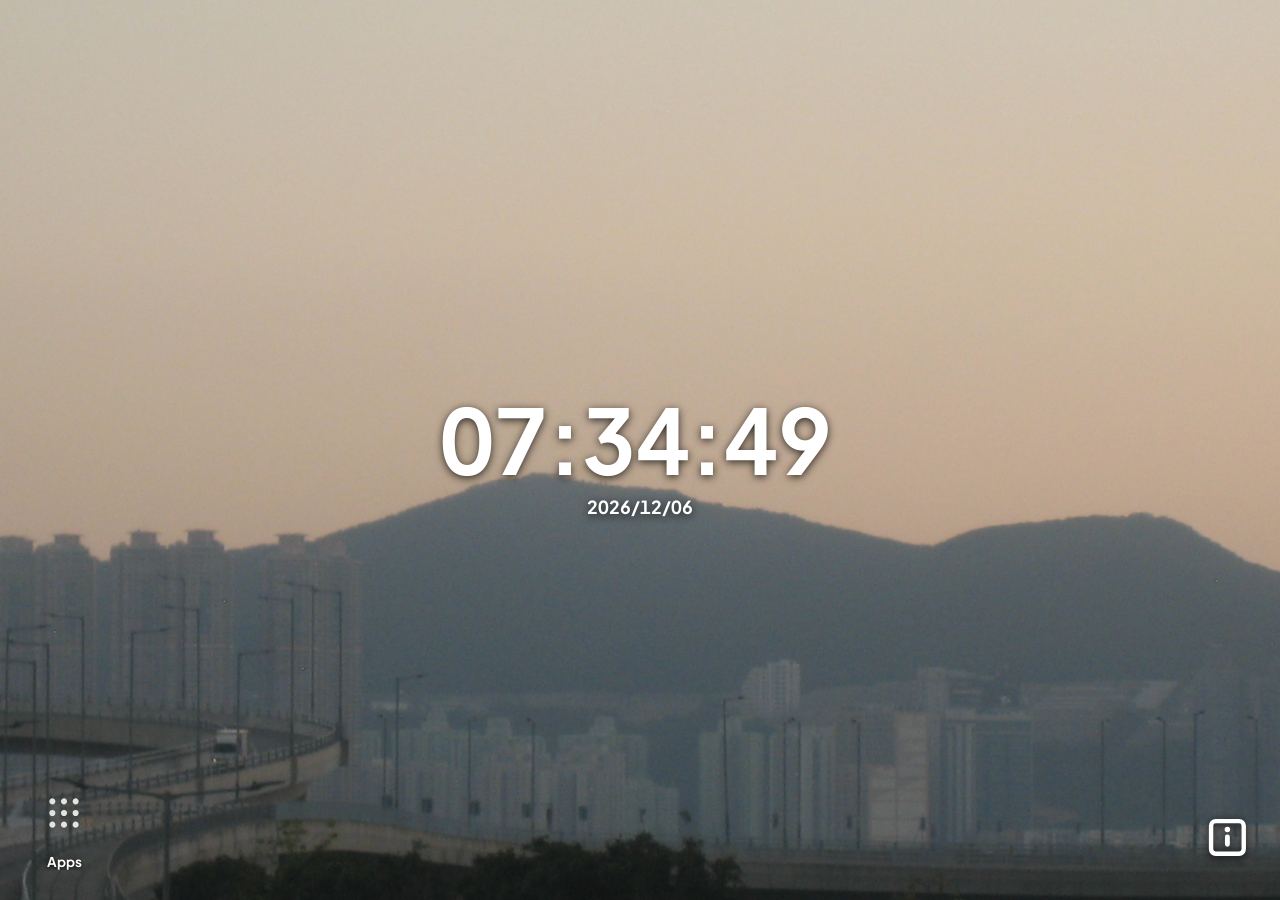
==== commit b066fa3c: "Cyan accent, one-way pinning, Hide pinned apps, real screen resolution, cleanup Accent: the default " ====
--- a/src/index.html
+++ b/src/index.html
@@ -110,7 +110,7 @@
 	</div>
 	<div id="settingsbackdrop"></div>
 	<div id="settingspanel">
-		<div id="settingshead"><span>OpenLauncherSettings</span><button id="settingsclose" title="Close" aria-label="Close"></button></div>
+		<div id="settingshead"><span>OpenLauncher Settings</span><button id="settingsclose" title="Close" aria-label="Close"></button></div>
 		<div id="settingsbody">
 			<div id="settingstabs"></div>
 			<div id="settingspane"></div>
@@ -123,7 +123,7 @@
 	<div id="appbar">
 
 
-		<label for="realappbarbtu" id="appbarbtu">
+		<label for="realappbarbtu">
 			<div class="appitem">
 				<img src="access/appbar.svg" class="appicon" >
 <p class="appname">Apps</p>
--- a/src/css/main.css
+++ b/src/css/main.css
@@ -9,7 +9,7 @@
 
 :root {
     /* set from settings.js */
-    --accent: 255,150,255;
+    --accent: 80,220,230;
     --bartile: 5vw;
     --menutile: 5vw;
     --barh: 15vh;
@@ -424,10 +424,8 @@
 .sicononly.flip svg { transform: scaleX(-1); }
 .sstepvalue { min-width: 12vw; align-self: center; text-align: center; font-size: 2.2vh; }
 /* the explanation of the row that has the focus */
-#settingshint { display: flex; align-items: center; gap: 0.8vw; min-height: 5.6vh; padding: 0 2vw; font-size: 1.9vh; color: rgba(255,255,255,0.85); border-top: 1px solid rgba(255,255,255,0.2); opacity: 0.6; transition: opacity 0.2s ease; }
-#settingshint.on { opacity: 1; }
-#settingshint { border-top-color: transparent; }
-#settingshint.on { border-top-color: rgba(255,255,255,0.2); }
+#settingshint { display: flex; align-items: center; gap: 0.8vw; min-height: 5.6vh; padding: 0 2vw; font-size: 1.9vh; color: rgba(255,255,255,0.85); border-top: 1px solid transparent; opacity: 0.6; transition: opacity 0.2s ease; }
+#settingshint.on { opacity: 1; border-top-color: rgba(255,255,255,0.2); }
 #settingshinticon { flex: 0 0 auto; width: 2.6vh; height: 2.6vh; color: rgb(var(--accent)); }
 #settingshinticon svg { display: block; width: 100%; height: 100%; fill: currentColor; }
 /* live preview */
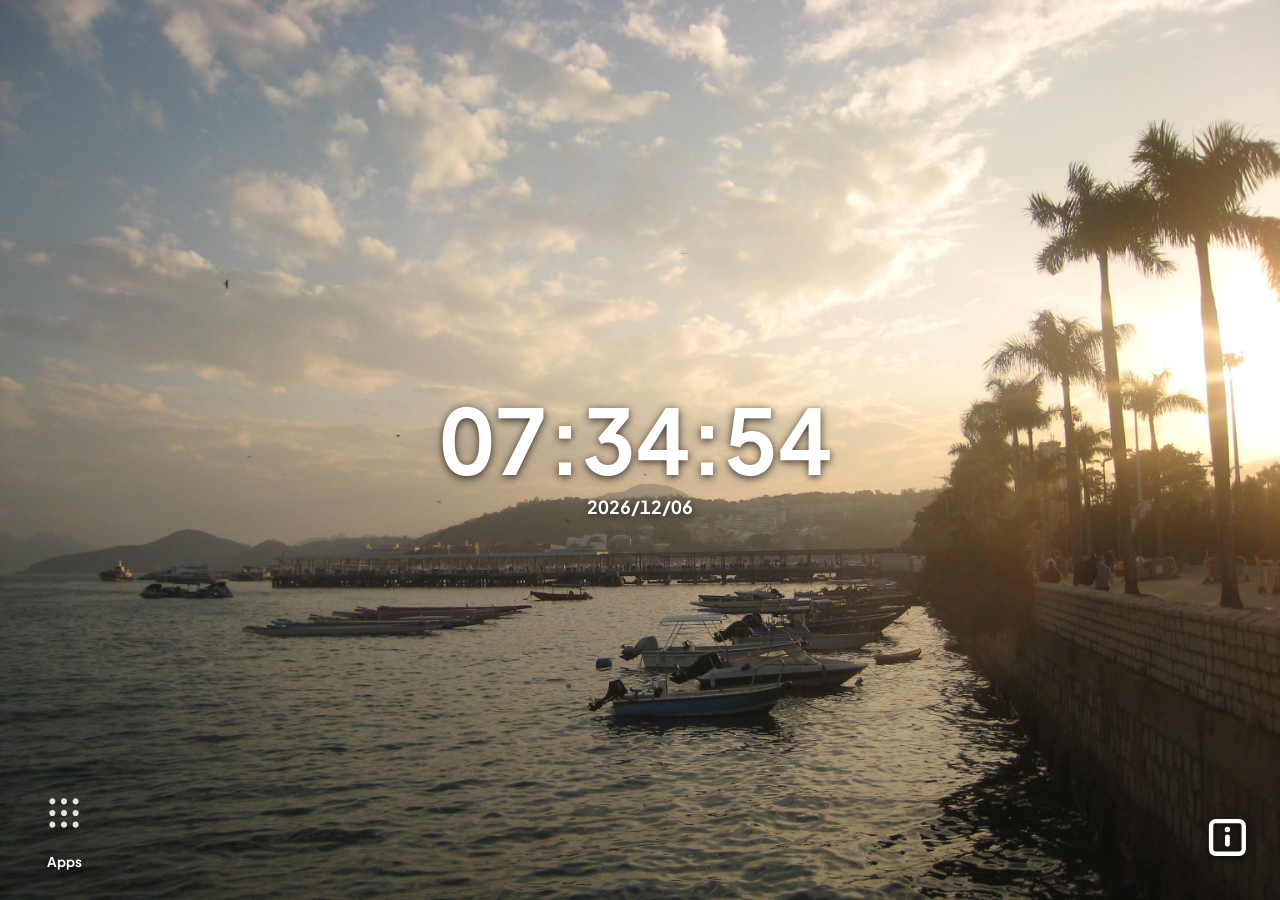
==== commit 750398a7: "Home button binding, self-uninstall, cold-start speedup (v0.7.2-beta) - Update GitHub username (Thar" ====
--- a/src/index.html
+++ b/src/index.html
@@ -10,28 +10,21 @@
 
 
 <link rel="stylesheet" href="css/main.css">
-<script src="js/wallpaper.js"></script>
-<script src="js/aerials.js"></script>
-<script src="js/icons.js"></script>
-	<script src="js/lib/QwQwebosTV.js/main.js"></script>  
-<script src="js/clock.js"></script>
-<script src="js/settings.js"></script>
-<script src="js/preview.js"></script>
-<script src="js/backup.js"></script>
-<script src="js/folders.js"></script>
-<script src="js/systemapps.js"></script>
-<script src="js/rename.js"></script>
-<script src="js/about.js"></script>
-<script src="js/dpad.js"></script>
-<script src="js/weather.js"></script>
-<script src="js/background.js"></script>
-<script src="js/info.js"></script>
-<script src="js/screen.js"></script>
-<script src="js/main.js"></script>
 
 <body>
-	<!-- Wallpaper is a video (hardware decoded, unlike CSS background images), driven by startbackground() in main.js: network videos from aerials.js, then the local loop.mp4 from scripts/make-wallpaper-video.sh, then rotating images. -->
+	<!-- Wallpaper is a video (hardware decoded, unlike CSS background images), driven by startbackground() in background.js: network
+	     videos from aerials.js, then the local loop.mp4 from scripts/make-wallpaper-video.sh, then rotating images.
+
+	     Measured on-device: with all <script> tags in <head> (the old layout), the browser had to fetch+parse+execute all 19 of
+	     them, then finish parsing <body>, before this <video> element even existed - about 1.3s on a cold launch, before the
+	     hardware video decoder/plane had even been asked to start warming up (which itself then took another ~1s, even for this
+	     local, unstreamed file - see the Readme's Wallpaper section). Since #bgvideo is the very first thing in <body>, putting it
+	     ahead of every <script> tag (moved to the end of body below, a normal, safer place for them anyway) and starting it with
+	     this inline script - before any of those 19 files have even been requested - lets that hardware warm-up begin as early as
+	     the page can possibly make it happen, instead of serially after everything else. startbackground() still runs later, once
+	     background.js loads, and decides the real Video source (may leave this playing, or hand off to it) same as before. -->
 	<video id="bgvideo" autoplay muted playsinline></video>
+	<script>bgvideo.src="access/wallpaper/loop.mp4";bgvideo.play().catch(()=>{});</script>
 	<div id="prefetchmaindiv">
 	<!-- Hack : make appluncher always loaded (just hidden) so it can be faster when i open/close it -->
 	<div id="maindiv">
@@ -133,6 +126,26 @@
 
 	</div>
 	</div>
+
+<script src="js/wallpaper.js"></script>
+<script src="js/aerials.js"></script>
+<script src="js/icons.js"></script>
+<script src="js/lib/QwQwebosTV.js/main.js"></script>
+<script src="js/clock.js"></script>
+<script src="js/settings.js"></script>
+<script src="js/preview.js"></script>
+<script src="js/backup.js"></script>
+<script src="js/folders.js"></script>
+<script src="js/systemapps.js"></script>
+<script src="js/rename.js"></script>
+<script src="js/replacehome.js"></script>
+<script src="js/about.js"></script>
+<script src="js/dpad.js"></script>
+<script src="js/weather.js"></script>
+<script src="js/background.js"></script>
+<script src="js/info.js"></script>
+<script src="js/screen.js"></script>
+<script src="js/main.js"></script>
 </body>
 
 </html>
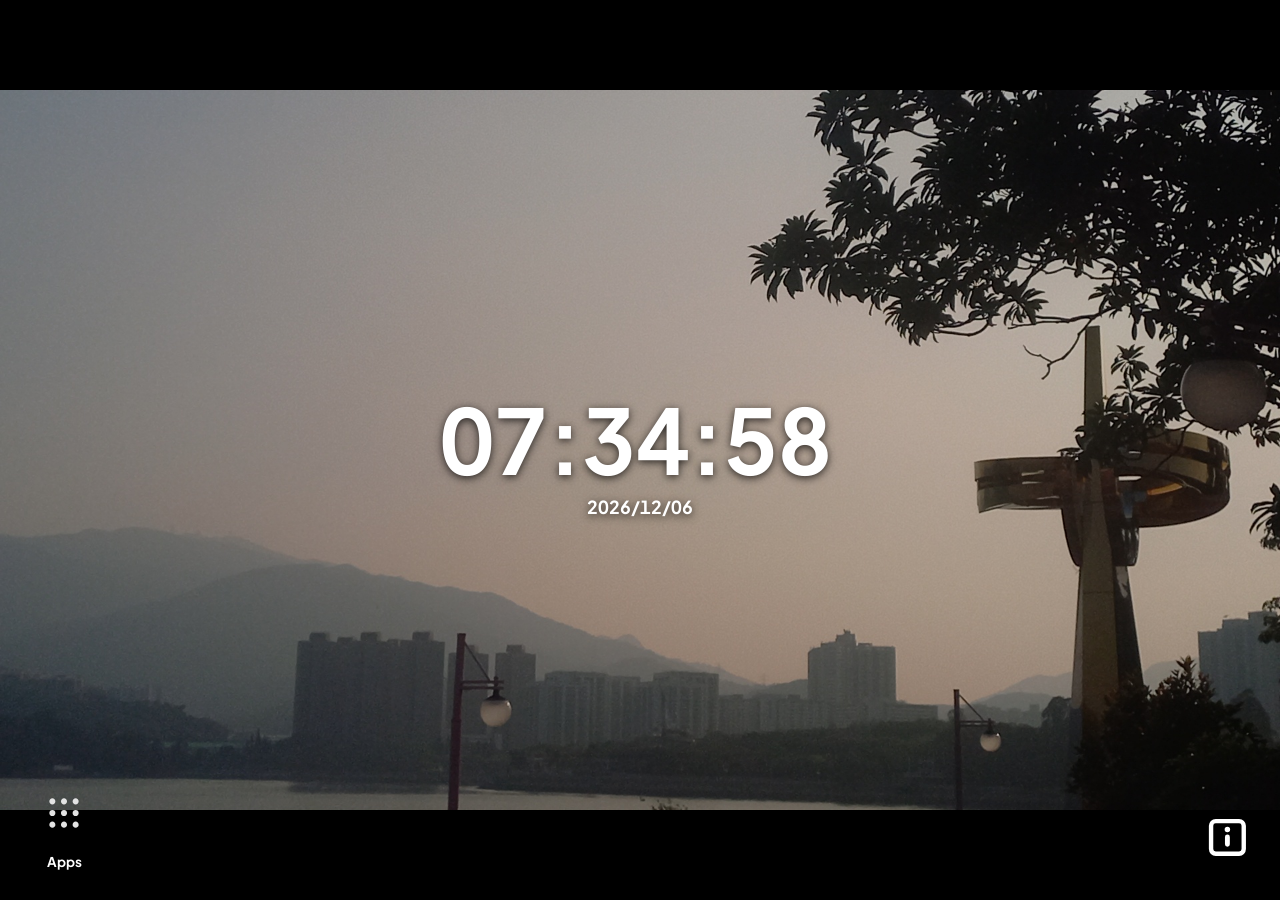
==== commit d406e7f0: "Picture wallpaper, faster local loop start, smoother hover (v1.0.0) - Settings > Wallpaper > Picture" ====
--- a/src/index.html
+++ b/src/index.html
@@ -16,15 +16,15 @@
 	     videos from aerials.js, then the local loop.mp4 from scripts/make-wallpaper-video.sh, then rotating images.
 
 	     Measured on-device: with all <script> tags in <head> (the old layout), the browser had to fetch+parse+execute all 19 of
-	     them, then finish parsing <body>, before this <video> element even existed - about 1.3s on a cold launch, before the
-	     hardware video decoder/plane had even been asked to start warming up (which itself then took another ~1s, even for this
-	     local, unstreamed file - see the Readme's Wallpaper section). Since #bgvideo is the very first thing in <body>, putting it
-	     ahead of every <script> tag (moved to the end of body below, a normal, safer place for them anyway) and starting it with
-	     this inline script - before any of those 19 files have even been requested - lets that hardware warm-up begin as early as
-	     the page can possibly make it happen, instead of serially after everything else. startbackground() still runs later, once
-	     background.js loads, and decides the real Video source (may leave this playing, or hand off to it) same as before. -->
+	     them, then finish parsing <body>, before this <video> element even existed - about 1.3s on a cold launch. #bgvideo is
+	     the very first thing in <body> so it exists as early as the page can make it happen, ahead of every <script> tag (moved
+	     to the end of body below, a normal, safer place for them anyway). startbackground() runs once background.js loads and
+	     picks the real Video source - no placeholder is started here first: for the default Online source, briefly starting the
+	     local loop.mp4 and then swapping to the real stream never actually got the loop far enough to show a frame (the stream
+	     swap happens before the loop's own hardware decode finishes - see the Readme's Wallpaper section), so it's skipped;
+	     Online launches now go straight to the stream once background.js is ready, instead of via an unused detour. -->
 	<video id="bgvideo" autoplay muted playsinline></video>
-	<script>bgvideo.src="access/wallpaper/loop.mp4";bgvideo.play().catch(()=>{});</script>
+	<img id="bgpicture" alt="">
 	<div id="prefetchmaindiv">
 	<!-- Hack : make appluncher always loaded (just hidden) so it can be faster when i open/close it -->
 	<div id="maindiv">
--- a/src/css/main.css
+++ b/src/css/main.css
@@ -107,6 +107,19 @@
 	height: 100vh;
 	object-fit: cover;
 	z-index: 0;
+}
+/* Picture wallpaper (background.js, startpicture). Its own element and compositor layer behind #maindiv, not a CSS
+   background on #maindiv: there, every tile hover repainted that part of the full-size photo on the TV's CPU. */
+#bgpicture {
+	position: absolute;
+	top: 0;
+	left: 0;
+	width: 100vw;
+	height: 100vh;
+	object-fit: cover;
+	z-index: 0;
+	will-change: transform;
+	display: none;
 }
 .appname {
     line-break: anywhere;
@@ -397,7 +410,11 @@
 .posgrid { display: grid; grid-template-columns: repeat(3, 5vh); grid-template-rows: repeat(3, 2.8vh); gap: 0.6vh; padding: 0.8vh; background-color: rgba(255,255,255,0.08); border: 1px solid rgba(255,255,255,0.4); border-radius: 0.8vh; }
 .poscell { padding: 0; border-radius: 0.5vh; }
 .poscell.on { background-color: rgb(var(--accent)); border-color: rgb(var(--accent)); }
-#settingsclose:hover, .sopt:hover, .stab:hover, .poscell:hover, .swatch:hover { background-color: rgba(var(--accent), 0.45); }
+.picturepicker { display: grid; grid-template-columns: repeat(auto-fill, 12vh); gap: 1vh; width: 100%; }
+.picturepick { width: 12vh; height: 6.75vh; padding: 0; border-radius: 0.8vh; overflow: hidden; border: 3px solid rgba(255,255,255,0.35); }
+.picturepick.on { border-color: rgb(var(--accent)); box-shadow: 0 0 0 2px rgba(0,0,0,0.6), 0 0 0 4px rgb(var(--accent)); }
+.picturepick img { width: 100%; height: 100%; object-fit: cover; display: block; }
+#settingsclose:hover, .sopt:hover, .stab:hover, .poscell:hover, .swatch:hover, .picturepick:hover { background-color: rgba(var(--accent), 0.45); }
 .stab.on:hover, .sopt.on:hover, .poscell.on:hover { background-color: rgb(var(--accent)); }
 .sheading { margin-top: 2.4vh; padding-bottom: 0.6vh; font-size: 1.8vh; letter-spacing: 0.12em; text-transform: uppercase; color: rgb(var(--accent)); border-bottom: 1px solid rgba(var(--accent), 0.5); }
 .sheading:first-child { margin-top: 0.6vh; }
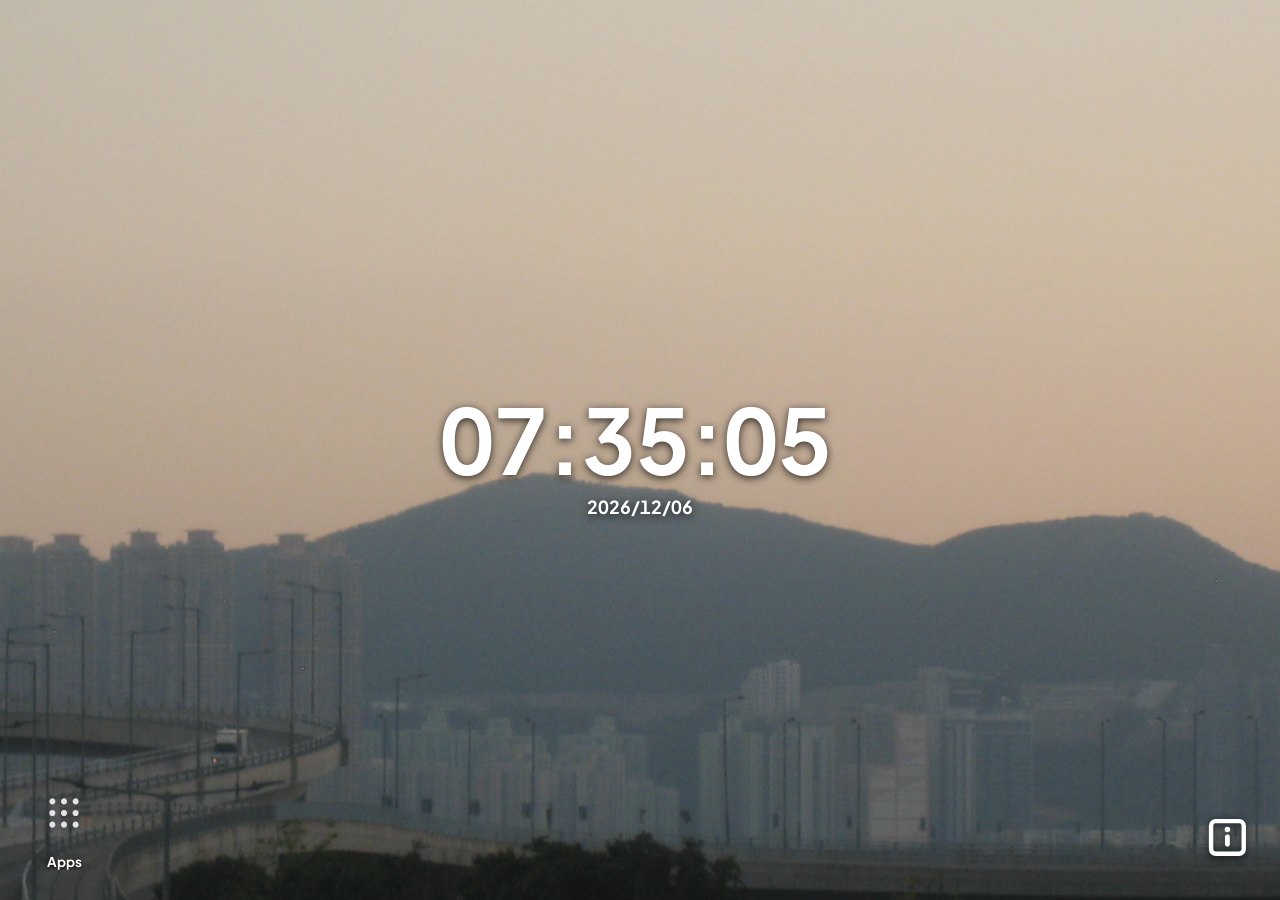
==== commit 4a958259: "In-app update from GitHub for rooted TVs (v1.0.1) - Settings > App info > Update: downloads the newe" ====
--- a/src/index.html
+++ b/src/index.html
@@ -140,6 +140,7 @@
 <script src="js/rename.js"></script>
 <script src="js/replacehome.js"></script>
 <script src="js/about.js"></script>
+<script src="js/update.js"></script>
 <script src="js/dpad.js"></script>
 <script src="js/weather.js"></script>
 <script src="js/background.js"></script>
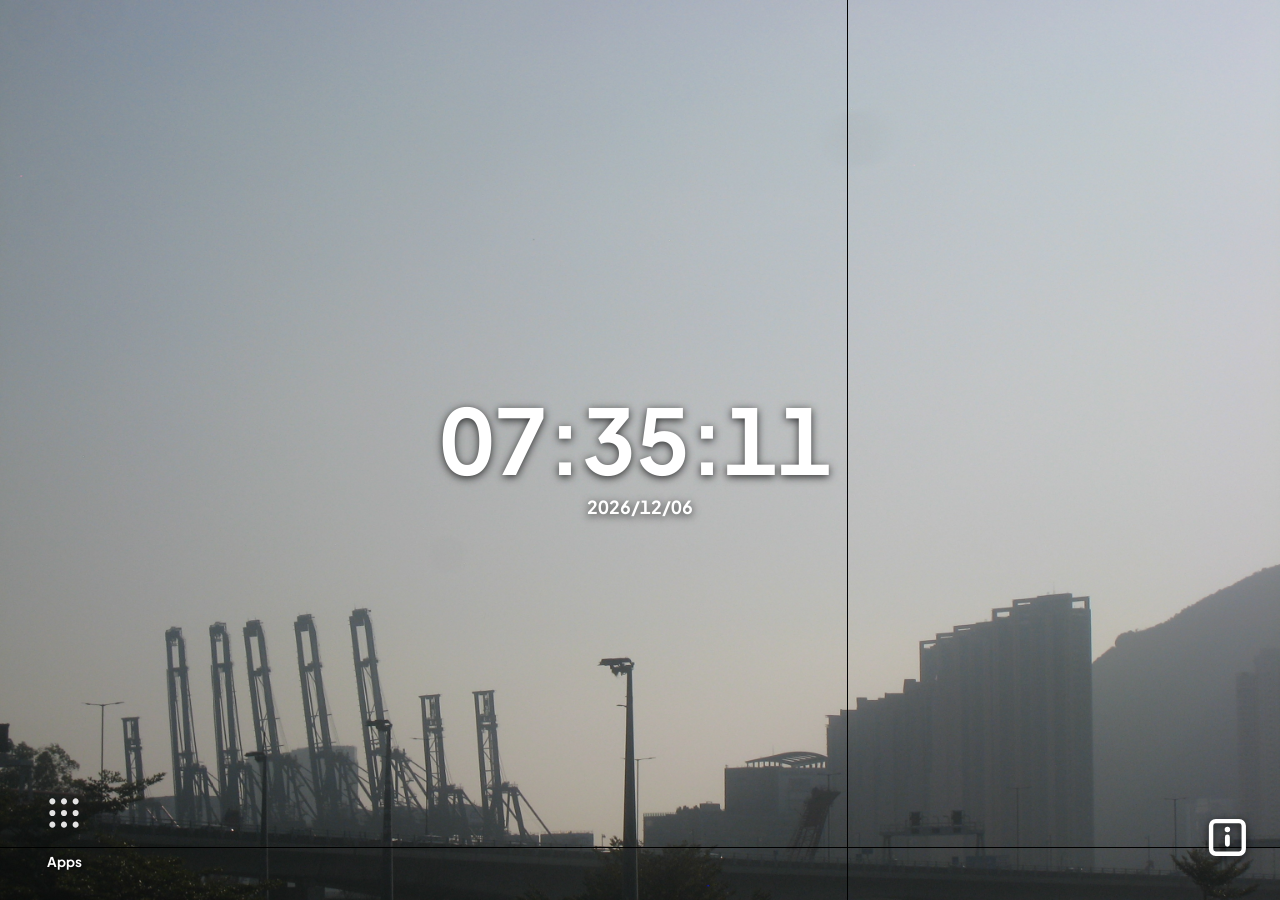
==== commit fc085662: "Power-on app, custom icons, running apps, signed updates (v2.1.0) New, mostly inspired by Hearth (MI" ====
--- a/src/index.html
+++ b/src/index.html
@@ -5,6 +5,10 @@
 
 <head>
 	<meta charset="utf-8">
+	<!-- The launcher can run commands as root (Homebrew Channel), so no script may ever run except its own files: not one
+	     smuggled in through an app name, a file name, a backup or a web answer. Pictures and videos may come from the TV,
+	     USB sticks and the web (wallpapers); data only from the services listed. -->
+	<meta http-equiv="Content-Security-Policy" content="default-src 'none'; script-src 'self'; style-src 'self' 'unsafe-inline'; font-src 'self'; img-src 'self' data: file: https: http:; media-src 'self' file: https: http:; connect-src https://api.open-meteo.com https://geocoding-api.open-meteo.com https://api.github.com; object-src 'none'; base-uri 'none'; form-action 'none'; frame-src 'none'">
 	<title>OpenLauncher</title>
 </head>
 
@@ -55,6 +59,7 @@
 	<div id="folderbar"></div>
 	<div id="drawertools">
 		<button id="settingsbtn" title="Settings" aria-label="Settings"><img src="access/gear.svg" alt=""></button>
+		<button id="runningbtn" title="Running apps (green button)">Running apps</button>
 		<button id="editbtn">Edit</button>
 	</div>
 	<!-- info about the wallpaper video: the button shows on the home screen, the card opens from it -->
@@ -99,7 +104,19 @@
 		</div>
 		<input type="text" id="renameinput" class="stext" maxlength="40" placeholder="Name">
 		<div id="renameactions"><button id="renamesave" class="sopt">Save</button><button id="renamereset" class="sopt">Use the original name</button></div>
+		<div id="renameiconrow"><span id="renameiconlabel">Icon</span><button id="renameiconpick" class="sopt">Choose a picture...</button><button id="renameiconreset" class="sopt">Use the original icon</button></div>
 		<div id="renamemessage" class="sstatus"></div>
+	</div>
+	<div id="filesbackdrop"></div>
+	<div id="filesbox">
+		<div id="fileshead">
+			<div id="filesheadtext"><span id="filestitle">Choose a file</span><small id="filespath"></small></div>
+			<button id="filesclose" title="Close" aria-label="Close"></button>
+		</div>
+		<div id="filesplaces"></div>
+		<div id="filesactions"></div>
+		<div id="fileslist"></div>
+		<div id="filesmessage" class="sstatus"></div>
 	</div>
 	<div id="settingsbackdrop"></div>
 	<div id="settingspanel">
@@ -144,6 +161,9 @@
 <script src="js/dpad.js"></script>
 <script src="js/weather.js"></script>
 <script src="js/background.js"></script>
+<script src="js/files.js"></script>
+<script src="js/running.js"></script>
+<script src="js/poweron.js"></script>
 <script src="js/info.js"></script>
 <script src="js/screen.js"></script>
 <script src="js/main.js"></script>
--- a/src/css/main.css
+++ b/src/css/main.css
@@ -160,7 +160,7 @@
 	gap: 1vw;
 }
 #realappbarbtu:checked ~ #drawertools { display: flex; }
-#editbtn, #settingsbtn {
+#editbtn, #settingsbtn, #runningbtn {
 	font-family: inherit;
 	font-size: 2vh;
 	padding: 0.6vh 1.6vw;
@@ -171,7 +171,7 @@
 }
 #settingsbtn { padding: 0.6vh 0.9vw; display: flex; align-items: center; }
 #settingsbtn img { height: 3.4vh; width: 3.4vh; display: block; }
-#editbtn:hover, #settingsbtn:hover { background-color: rgba(var(--accent), 0.5); }
+#editbtn:hover, #settingsbtn:hover, #runningbtn:hover { background-color: rgba(var(--accent), 0.5); }
 
 /* edit mode: hovering a tile covers it with its controls */
 .appctl {
@@ -414,6 +414,12 @@
 .picturepick { width: 12vh; height: 6.75vh; padding: 0; border-radius: 0.8vh; overflow: hidden; border: 3px solid rgba(255,255,255,0.35); }
 .picturepick.on { border-color: rgb(var(--accent)); box-shadow: 0 0 0 2px rgba(0,0,0,0.6), 0 0 0 4px rgb(var(--accent)); }
 .picturepick img { width: 100%; height: 100%; object-fit: cover; display: block; }
+.picturepick { position: relative; }
+.picturetick { position: absolute; top: 0.4vh; right: 0.4vh; width: 2.4vh; height: 2.4vh; border-radius: 50%; color: rgb(0,0,0); background-color: rgb(var(--accent)); }
+.picturetick svg { display: block; width: 100%; height: 100%; fill: currentColor; }
+.wallgroup { margin: 1.6vh 0 0.8vh; font-size: 1.7vh; letter-spacing: 0.1em; text-transform: uppercase; opacity: 0.75; }
+.wallsummary { font-size: 2vh; opacity: 0.9; }
+.scontrol > .wallgroup, .scontrol > .wallsummary, .scontrol > .picturepicker, .scontrol > .scontrol, .scontrol > .listrow { flex: 1 1 100%; }
 #settingsclose:hover, .sopt:hover, .stab:hover, .poscell:hover, .swatch:hover, .picturepick:hover { background-color: rgba(var(--accent), 0.45); }
 .stab.on:hover, .sopt.on:hover, .poscell.on:hover { background-color: rgb(var(--accent)); }
 .sheading { margin-top: 2.4vh; padding-bottom: 0.6vh; font-size: 1.8vh; letter-spacing: 0.12em; text-transform: uppercase; color: rgb(var(--accent)); border-bottom: 1px solid rgba(var(--accent), 0.5); }
@@ -501,15 +507,16 @@
 .sourcecount { font-size: 1.8vh; opacity: 0.7; font-variant-numeric: tabular-nums; }
 /* Settings > App info */
 .srow.nolabel .slabel { display: none; }
-.scontrol > .abouthead, .scontrol > .aboutcols { flex: 1 1 100%; }
+.scontrol > .abouthead, .scontrol > .aboutupdate, .scontrol > .aboutrows { flex: 1 1 100%; }
 .abouthead { display: flex; align-items: center; gap: 1.4vw; margin-bottom: 2vh; }
 .abouticon { flex: 0 0 auto; width: 10vh; height: 10vh; border-radius: 2vh; }
 .abouttitle { flex: 1; min-width: 0; display: flex; flex-direction: column; }
 .aboutname { font-size: 3.4vh; }
 .aboutsub { margin-top: 0.4vh; font-size: 1.8vh; opacity: 0.7; }
 .aboutactions { display: flex; flex-wrap: wrap; gap: 0.8vh 0.6vw; justify-content: flex-end; }
-.aboutcols { display: grid; grid-template-columns: 1fr 1fr; gap: 0 3vw; }
-.aboutsection .sheading { margin-top: 1.6vh; }
+.aboutupdate { display: flex; align-items: center; gap: 1.2vw; margin-bottom: 1.6vh; padding: 1.2vh 1vw; border-radius: 1vh; background-color: rgba(255,255,255,0.06); }
+.aboutupdatetext { flex: 1; min-width: 0; font-size: 1.9vh; }
+.aboutrows { max-width: 60vw; }
 .aboutrow { display: flex; align-items: baseline; justify-content: space-between; gap: 1vw; padding: 0.55vh 0; border-bottom: 1px solid rgba(255,255,255,0.08); font-size: 1.8vh; }
 .aboutlabel { flex: 0 0 auto; opacity: 0.7; }
 .aboutvalue { min-width: 0; text-align: right; overflow-wrap: anywhere; }
@@ -723,7 +730,7 @@
 #folderclose svg { display: block; width: 100%; height: 100%; fill: currentColor; }
 #folderclose:hover { background-color: rgba(var(--accent), 0.45); }
 /* the Rename window: same look as the folder window */
-#renamebackdrop { display: none; position: fixed; top: 0; left: 0; width: 100vw; height: 100vh; z-index: 20000; background-color: rgba(0,0,0,0.55); }
+#renamebackdrop { display: none; position: fixed; top: 0; left: 0; width: 100vw; height: 100vh; z-index: 20001; background-color: rgba(0,0,0,0.55); }
 #renamebox {
 	display: none;
 	position: fixed;
@@ -732,7 +739,7 @@
 	width: 40vw;
 	box-sizing: border-box;
 	padding: 2vh 1.6vw;
-	z-index: 20001;
+	z-index: 20002;           /* above Settings, which opens it (Apps > Names and icons) */
 	color: rgb(255,255,255);
 	background-color: rgba(18,18,24,0.97);
 	border: 2px solid rgba(var(--accent), 0.85);
@@ -750,6 +757,8 @@
 #renameinput { width: 100%; box-sizing: border-box; }
 #renameactions { display: flex; gap: 0.8vw; margin-top: 1.6vh; }
 #renamemessage { margin-top: 1vh; min-height: 2vh; }
+#renameiconrow { display: flex; align-items: center; flex-wrap: wrap; gap: 0.8vh 0.8vw; margin-top: 2vh; padding-top: 1.6vh; border-top: 1px solid rgba(255,255,255,0.15); }
+#renameiconlabel { font-size: 1.7vh; letter-spacing: 0.1em; text-transform: uppercase; opacity: 0.75; margin-right: 0.4vw; }
 /* one card per place the app can go */
 #folderlist { display: grid; grid-template-columns: 1fr 1fr; gap: 1vh 0.8vw; }
 .foldercard { display: flex; align-items: center; gap: 0.8vw; min-width: 0; padding: 1vh 1vw; text-align: left; font-size: 2.1vh; overflow-wrap: anywhere; }
@@ -796,3 +805,56 @@
 #appmenulist { display: flex; flex-direction: column; gap: 0.8vh; }
 #appmenulist .sopt { text-align: left; }
 #appmenulist .sopt.danger { margin-top: 1.2vh; }
+/* Running apps (running.js), in the same window */
+.runningapp { display: flex; align-items: center; gap: 0.8vw; }
+.runningicon { flex: 0 0 auto; width: 4.4vh; height: 4.4vh; object-fit: cover; border-radius: 0.7vh; }
+.runningname { flex: 1; min-width: 0; overflow: hidden; text-overflow: ellipsis; white-space: nowrap; }
+.runningclose { flex: 0 0 auto; width: 2.4vh; height: 2.4vh; opacity: 0.6; }
+.runningclose svg { display: block; width: 100%; height: 100%; fill: currentColor; }
+#appmenulist .sstatus { margin-bottom: 0.4vh; }
+
+/* the file browser (files.js): pictures, videos and folders on a USB stick or in the TV's storage */
+#filesbackdrop { display: none; position: fixed; top: 0; left: 0; width: 100vw; height: 100vh; z-index: 20002; background-color: rgba(0,0,0,0.55); }
+#filesbox {
+	display: none;
+	position: fixed;
+	top: 8vh;
+	left: 20vw;
+	width: 60vw;
+	height: 84vh;
+	box-sizing: border-box;
+	padding: 2vh 1.6vw;
+	z-index: 20003;
+	color: rgb(255,255,255);
+	background-color: rgba(18,18,24,0.97);
+	border: 2px solid rgba(var(--accent), 0.85);
+	border-radius: 1.6vh;
+	flex-direction: column;
+}
+#maindiv.filesopen #filesbackdrop { display: block; }
+#maindiv.filesopen #filesbox { display: flex; }
+#fileshead { display: flex; align-items: center; gap: 1.2vw; margin-bottom: 1.6vh; }
+#filesheadtext { flex: 1; min-width: 0; display: flex; flex-direction: column; }
+#filestitle { font-size: 2.8vh; overflow-wrap: anywhere; }
+#filespath { margin-top: 0.3vh; font-size: 1.8vh; opacity: 0.7; overflow-wrap: anywhere; }
+#filesclose { width: 4.4vh; height: 4.4vh; padding: 0.7vh; font-family: inherit; color: rgb(255,255,255); background-color: rgba(255,255,255,0.1); border: 1px solid rgba(255,255,255,0.4); border-radius: 0.8vh; }
+#filesclose svg { display: block; width: 100%; height: 100%; fill: currentColor; }
+#filesclose:hover { background-color: rgba(var(--accent), 0.45); }
+#filesplaces, #filesactions { display: flex; flex-wrap: wrap; gap: 0.8vh 0.6vw; margin-bottom: 1.2vh; }
+#filesactions:empty { display: none; }
+#fileslist { flex: 1; min-height: 0; overflow-y: auto; scrollbar-width: none; display: grid; grid-template-columns: 1fr 1fr 1fr; grid-auto-rows: min-content; gap: 1vh 0.8vw; padding: 0.6vh; }
+.filecard { display: flex; align-items: center; gap: 0.8vw; min-width: 0; padding: 0.8vh 0.8vw; text-align: left; font-size: 1.9vh; }
+.filename { flex: 1; min-width: 0; overflow: hidden; text-overflow: ellipsis; white-space: nowrap; }
+.filepicture { flex: 0 0 auto; display: block; position: relative; width: 6vh; height: 6vh; border-radius: 0.8vh; overflow: hidden; background-color: rgba(255,255,255,0.14); }
+.filepicture > svg { position: absolute; top: 18%; left: 18%; width: 64%; height: 64%; fill: currentColor; }
+.filepicture > img { display: block; width: 100%; height: 100%; object-fit: cover; }
+#filesmessage { margin-top: 1vh; min-height: 2vh; }
+.sstatus.guide { margin-bottom: 1.2vh; line-height: 1.45; }
+/* Settings > Apps > Names and icons: one button per app, which opens its edit window (rename.js) */
+.appeditlist { display: grid; grid-template-columns: 1fr 1fr; gap: 0.8vh 0.6vw; }
+.appeditbtn { display: flex; align-items: center; gap: 0.7vw; min-width: 0; padding: 0.7vh 0.7vw; text-align: left; font-size: 1.8vh; }
+.appediticon { flex: 0 0 auto; width: 4.4vh; height: 4.4vh; object-fit: cover; border-radius: 0.7vh; }
+.appeditname { flex: 1; min-width: 0; overflow: hidden; text-overflow: ellipsis; white-space: nowrap; }
+.appeditmark { flex: 0 0 auto; width: 2.2vh; height: 2.2vh; opacity: 0.7; }
+.appeditmark svg { display: block; width: 100%; height: 100%; fill: currentColor; }
+.appeditbtn.hiddenapp .appediticon { opacity: 0.45; }
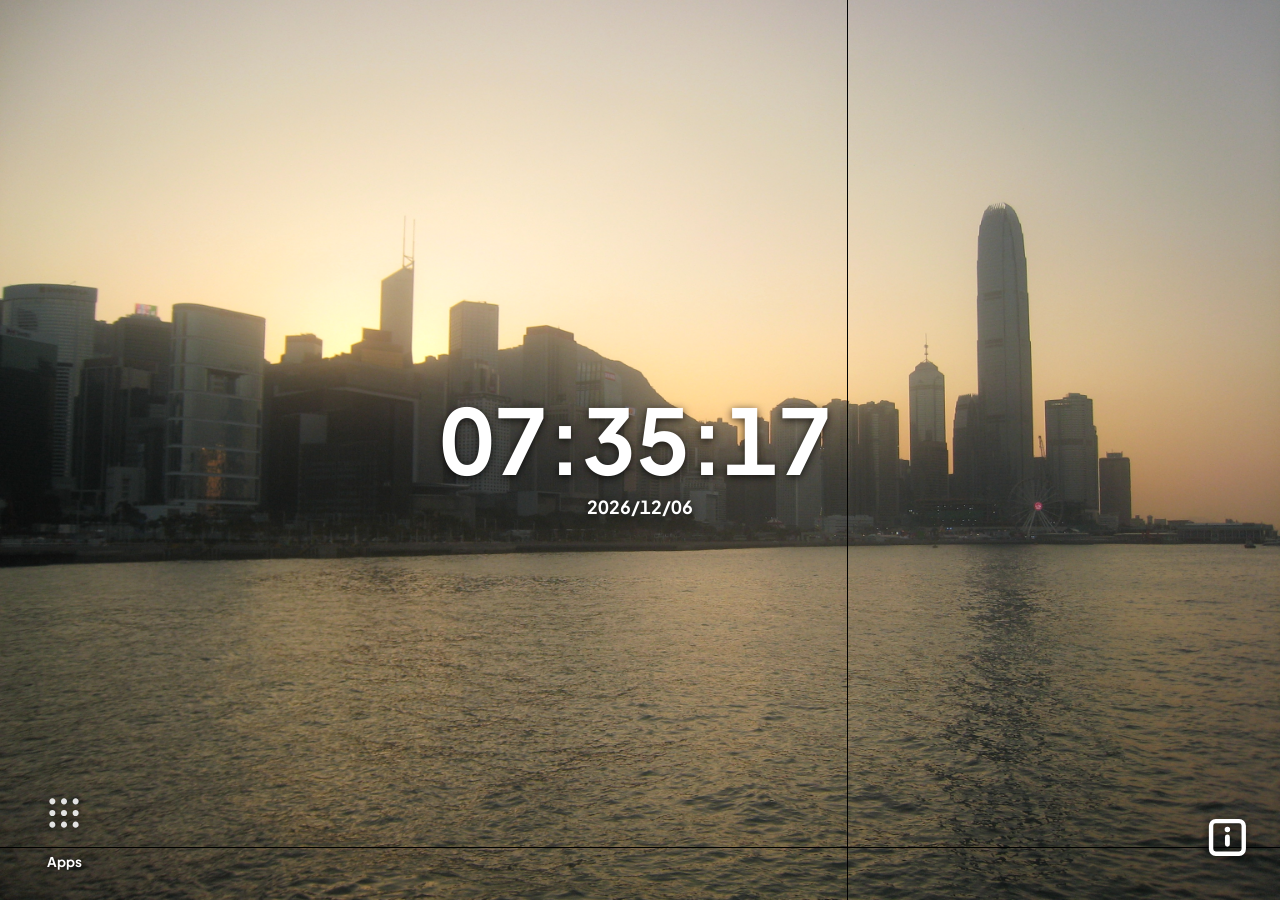
==== commit 643010a3: "Security hardening, refactor, new features, webOS 5 beta (v3.0.0) Security: - Close WebAppMgr's debu" ====
--- a/src/index.html
+++ b/src/index.html
@@ -76,7 +76,10 @@
 	</div>
 	<div id="appmenubackdrop"></div>
 	<div id="appmenu">
-		<div id="appmenutitle"></div>
+		<div id="appmenuhead">
+			<div id="appmenuheadtext"><div id="appmenutitle"></div><small id="appmenusub"></small></div>
+			<button id="appmenuclose" title="Close" aria-label="Close"></button>
+		</div>
 		<div id="appmenulist"></div>
 	</div>
 	<div id="folderbackdrop"></div>
@@ -160,10 +163,13 @@
 <script src="js/update.js"></script>
 <script src="js/dpad.js"></script>
 <script src="js/weather.js"></script>
+<script src="js/onlinewallpapers.js"></script>
 <script src="js/background.js"></script>
 <script src="js/files.js"></script>
 <script src="js/running.js"></script>
 <script src="js/poweron.js"></script>
+<script src="js/debugger.js"></script>
+<script src="js/inputs.js"></script>
 <script src="js/info.js"></script>
 <script src="js/screen.js"></script>
 <script src="js/main.js"></script>
--- a/src/css/main.css
+++ b/src/css/main.css
@@ -13,12 +13,17 @@
     --bartile: 5vw;
     --menutile: 5vw;
     --barh: 15vh;
-    --menurow: 2;
     --barname: 1.5vh;
     --menuname: 1.5vh;
     --recenth: 15vh;
     --shiftx: 0px;
     --shifty: 0px;
+    /* Settings > Apps > Corners: 0 sharp, 1 rounded, 1.8 extra round (every rounded corner is scaled by it), and the
+       app icons' own corners */
+    --round: 1;
+    --iconround: 0;
+    /* the app menu's dark panel: the same gap from the screen's edge on the top, left and right */
+    --menugap: 1.6vh;
 }
 
 #appluncher,#appbar {
@@ -32,22 +37,32 @@
     grid-template-rows: var(--barh);
 }
 #appluncher {
-    grid-template-columns: repeat(auto-fill, var(--menutile));
-    grid-template-rows: repeat(auto-fill, calc(var(--menutile) * var(--menurow)));
+    grid-template-columns: repeat(var(--menucols, 1), var(--menutile));
+    /* the first column lines up with the bottom bar's first tile (layoutmenu in main.js) */
+    justify-content: start;
+    align-content: safe center;
+    align-items: start;
+    box-sizing: border-box;
+    padding: var(--menupadtop, 2.4vh) var(--menupad, 2.4vh) var(--menupad, 2.4vh);
+    /* rows as tall as their tiles, with the space between rows as a gap (layoutmenu sets it), so the last row ends at its tiles */
+    grid-auto-rows: min-content;
+    row-gap: var(--menurowgap, 0px);
+    column-gap: var(--menucolgap, 0px);
 }
 #realappbarbtu {
     display: none;
 }
 #appluncher {
-	overflow-y: overlay !important;
-    overflow-y: scroll;
-    scrollbar-gutter: stable;
+    overflow-x: hidden;
+    overflow-y: auto;
         background-color: rgba(0, 0, 0, var(--menuopacity, 0.5));
 	position: absolute;
-	top: 1vh;
-    left: 1vw;
-    width: calc(100vw - 2vw);
-        height: calc(100vh - var(--barh));
+	/* sized to what is in it by layoutmenu() in main.js */
+	top: var(--menutop, var(--menugap));
+    left: var(--menuleft, var(--menugap));
+    width: var(--menuw, calc(100vw - 2 * var(--menugap)));
+        height: var(--menuh, calc(100vh - var(--barh)));
+    border-radius: calc(1.2vh * var(--round, 1));
 	    scrollbar-width: none;
 }
 
@@ -70,14 +85,15 @@
     bottom: 0px;
     position: absolute;
     /* same box as #appluncher so the bar's columns line up with the drawer's */
-    left: 1vw;
-    width: calc(100vw - 2vw);
+    left: var(--menugap);
+    width: calc(100vw - 2 * var(--menugap));
         height: var(--barh);
 }
 
 .appicon {
 	    width: 100%;
     height: auto;
+    border-radius: var(--iconround, 0);
 }
 
 .appitem {
@@ -167,7 +183,7 @@
 	color: rgb(255,255,255);
 	background-color: rgba(0,0,0,0.6);
 	border: 2px solid rgb(255,255,255);
-	border-radius: 6px;
+	border-radius: calc(6px * var(--round, 1));
 }
 #settingsbtn { padding: 0.6vh 0.9vw; display: flex; align-items: center; }
 #settingsbtn img { height: 3.4vh; width: 3.4vh; display: block; }
@@ -181,28 +197,38 @@
 	left: 0;
 	right: 0;
 	bottom: 0;
+	/* a 2x2 square over the tile: Hide and Folder on top, Uninstall and Move below */
 	grid-template-columns: 1fr 1fr;
-	align-content: center;
+	grid-template-rows: 1fr 1fr;
+	align-content: stretch;
 	gap: 4px;
 	padding: 6px;
 	box-sizing: border-box;
 	background-color: rgba(0,0,0,0.65);
 }
 #maindiv.editing .appitem:hover .appctl { display: grid; }
+.appctl button, .movezone {
+	display: flex;
+	align-items: center;
+	justify-content: center;
+	min-width: 0;
+	min-height: 0;
+}
 .appctl button {
 	font-family: inherit;
 	padding: 0.5vh 0;
 	color: rgb(255,255,255);
 	background-color: rgba(255,255,255,0.15);
 	border: 1px solid rgb(255,255,255);
-	border-radius: 4px;
+	border-radius: calc(4px * var(--round, 1));
 }
 .appctl button.wide { grid-column: 1 / -1; }
 .appctl button:hover { background-color: rgba(var(--accent), 0.7); }
 .appctl button.dangerctl:hover { background-color: rgba(255, 90, 90, 0.85); }
 /* rest the pointer here to pick the app up: the pink fill is the countdown (keep the .875s in step with PICKUP_MS) */
+/* an app that can't be uninstalled has three buttons: Move takes the whole bottom row */
+.movezone:nth-child(3) { grid-column: 1 / -1; }
 .movezone {
-	grid-column: 1 / -1;
 	position: relative;
 	overflow: hidden;
 	text-align: center;
@@ -210,7 +236,7 @@
 	color: rgb(255,255,255);
 	background-color: rgba(255,255,255,0.15);
 	border: 1px solid rgb(255,255,255);
-	border-radius: 4px;
+	border-radius: calc(4px * var(--round, 1));
 }
 .appctl svg {
 	display: block;
@@ -251,7 +277,7 @@
 	color: rgb(255,255,255);
 	background-color: rgba(0,0,0,0.75);
 	border: 2px solid rgb(var(--accent));
-	border-radius: 6px;
+	border-radius: calc(6px * var(--round, 1));
 	pointer-events: none;
 }
 #maindiv.carrying #carryhint { display: block; }
@@ -358,7 +384,7 @@
 	color: rgb(255,255,255);
 	background-color: rgba(18,18,24,0.97);
 	border: 2px solid rgba(var(--accent), 0.85);
-	border-radius: 1.6vh;
+	border-radius: calc(1.6vh * var(--round, 1));
 }
 #maindiv.settingsopen #settingsbackdrop { display: block; }
 #maindiv.settingsopen #settingspanel { display: flex; }
@@ -376,7 +402,7 @@
 	background-color: rgba(255,255,255,0.1);
 	border: 1px solid rgba(255,255,255,0.4);
 }
-#settingsclose { width: 5.4vh; height: 5.4vh; padding: 0.9vh; border-radius: 0.8vh; }
+#settingsclose { width: 5.4vh; height: 5.4vh; padding: 0.9vh; border-radius: calc(0.8vh * var(--round, 1)); }
 #settingsbody { display: flex; flex: 1; min-height: 0; }
 #settingstabs {
 	display: flex;
@@ -386,7 +412,7 @@
 	padding: 2vh 1vw;
 	border-right: 1px solid rgba(255,255,255,0.2);
 }
-.stab { display: flex; align-items: center; gap: 0.8vw; font-size: 2.4vh; padding: 1.4vh 1vw; text-align: left; border-radius: 0.8vh; }
+.stab { display: flex; align-items: center; gap: 0.8vw; font-size: 2.4vh; padding: 1.4vh 1vw; text-align: left; border-radius: calc(0.8vh * var(--round, 1)); }
 .stab.on, .sopt.on { color: rgb(0,0,0); background-color: rgb(var(--accent)); border-color: rgb(var(--accent)); }
 #settingspane { flex: 1; overflow-y: auto; padding: 1vh 2vw; scrollbar-width: none; }
 .srow {
@@ -403,15 +429,15 @@
 .shintmark svg { display: block; width: 100%; height: 100%; fill: currentColor; }
 .srow:hover .shintmark, .srow:focus-within .shintmark { opacity: 1; color: rgb(var(--accent)); }
 .scontrol { flex: 1; display: flex; flex-wrap: wrap; justify-content: flex-end; gap: 0.8vh 0.6vw; }
-.sopt { font-size: 2vh; padding: 1vh 1.2vw; border-radius: 0.8vh; }
+.sopt { font-size: 2vh; padding: 1vh 1.2vw; border-radius: calc(0.8vh * var(--round, 1)); }
 .swatch { width: 4.4vh; height: 4.4vh; padding: 0; border-radius: 50%; border: 3px solid rgba(255,255,255,0.35); }
 .swatch.on { border-color: rgb(255,255,255); box-shadow: 0 0 0 3px rgb(0,0,0), 0 0 0 5px rgb(255,255,255); }
 .pospicker { display: flex; align-items: center; gap: 1.2vw; }
 .posgrid { display: grid; grid-template-columns: repeat(3, 5vh); grid-template-rows: repeat(3, 2.8vh); gap: 0.6vh; padding: 0.8vh; background-color: rgba(255,255,255,0.08); border: 1px solid rgba(255,255,255,0.4); border-radius: 0.8vh; }
-.poscell { padding: 0; border-radius: 0.5vh; }
+.poscell { padding: 0; border-radius: calc(0.5vh * var(--round, 1)); }
 .poscell.on { background-color: rgb(var(--accent)); border-color: rgb(var(--accent)); }
 .picturepicker { display: grid; grid-template-columns: repeat(auto-fill, 12vh); gap: 1vh; width: 100%; }
-.picturepick { width: 12vh; height: 6.75vh; padding: 0; border-radius: 0.8vh; overflow: hidden; border: 3px solid rgba(255,255,255,0.35); }
+.picturepick { width: 12vh; height: 6.75vh; padding: 0; border-radius: calc(0.8vh * var(--round, 1)); overflow: hidden; border: 3px solid rgba(255,255,255,0.35); }
 .picturepick.on { border-color: rgb(var(--accent)); box-shadow: 0 0 0 2px rgba(0,0,0,0.6), 0 0 0 4px rgb(var(--accent)); }
 .picturepick img { width: 100%; height: 100%; object-fit: cover; display: block; }
 .picturepick { position: relative; }
@@ -455,7 +481,7 @@
 #settingspreview { display: none; flex: 0 0 24vw; padding: 2vh 1.4vw 2vh 0; overflow: hidden; }
 #settingspreview.on { display: block; }
 .pvtiles { display: flex; flex-direction: column; gap: 1.6vh; }
-.pvscreen { --pv: 0.22; position: relative; width: 100%; height: 0; padding-top: 56.25%; overflow: hidden; border-radius: 0.8vh; border: 1px solid rgba(255,255,255,0.3); background: linear-gradient(160deg, #46587a, #161c2a 70%); color: rgb(255,255,255); text-shadow: 0 1px 3px rgba(0,0,0,0.6); }
+.pvscreen { --pv: 0.22; position: relative; width: 100%; height: 0; padding-top: 56.25%; overflow: hidden; border-radius: calc(0.8vh * var(--round, 1)); border: 1px solid rgba(255,255,255,0.3); background: linear-gradient(160deg, #46587a, #161c2a 70%); color: rgb(255,255,255); text-shadow: 0 1px 3px rgba(0,0,0,0.6); }
 .pvscreen > * { position: absolute; }
 .pvlayer { top: 0; left: 0; right: 0; bottom: 0; display: flex; flex-direction: column; padding: 4%; box-sizing: border-box; }
 .pvlayer[data-v="top"] { justify-content: flex-start; }
@@ -489,10 +515,10 @@
 .pvbars .pvrecent { padding-bottom: 1%; }
 .pvtile { --t: var(--bartile); --n: var(--barname); flex: 0 0 auto; width: calc(var(--t) * var(--pv)); margin-right: calc(var(--t) * var(--pv) * 0.18); padding-bottom: 0.4vh; }
 .pvicon { display: block; height: calc(var(--t) * var(--pv)); border-radius: 22%; background: rgba(255,255,255,0.78); }
-.pvname { display: block; width: 70%; height: calc(var(--n) * var(--pv) * 0.9); min-height: 2px; margin: calc(var(--n) * var(--pv) * 0.6) auto 0; border-radius: 99px; background: rgba(255,255,255,0.7); }
+.pvname { display: block; width: 70%; height: calc(var(--n) * var(--pv) * 0.9); min-height: 2px; margin: calc(var(--n) * var(--pv) * 0.6) auto 0; border-radius: calc(99px * var(--round, 1)); background: rgba(255,255,255,0.7); }
 .pvtile.hot .pvicon { box-shadow: 0 0 0 calc(var(--t) * var(--pv) * 0.09) rgb(var(--accent)); }
 .pvmenu { background: linear-gradient(135deg, #e9b866, #5b8fd6 55%, #2f6b4c); }
-.pvgrid { --t: var(--menutile); --n: var(--menuname); top: 2%; left: 1%; right: 1%; bottom: 2%; padding: 3% 3% 0; box-sizing: border-box; overflow: hidden; border-radius: 4px; background: rgba(0,0,0,var(--menuopacity, 0.5)); display: flex; flex-wrap: wrap; align-content: flex-start; }
+.pvgrid { --t: var(--menutile); --n: var(--menuname); top: 2%; left: 1%; right: 1%; bottom: 2%; padding: 3% 3% 0; box-sizing: border-box; overflow: hidden; border-radius: calc(4px * var(--round, 1)); background: rgba(0,0,0,var(--menuopacity, 0.5)); display: flex; flex-wrap: wrap; align-content: flex-start; }
 .pvgrid .pvtile { --t: var(--menutile); --n: var(--menuname); margin-bottom: calc(var(--menutile) * var(--pv) * 0.2); }
 .pvsmall { padding-top: 32%; }
 .sslider { display: flex; align-items: center; justify-content: flex-end; flex: 1; min-width: 0; gap: 1vw; }
@@ -502,19 +528,18 @@
 .ssliderval { flex: 0 0 auto; min-width: 4vw; text-align: right; font-size: 2.2vh; font-variant-numeric: tabular-nums; }
 /* the sources of the streamed wallpapers (Settings > Wallpaper) */
 .sources { width: 100%; }
-.sourcerow { display: flex; align-items: center; justify-content: space-between; padding: 0.9vh 1vw; margin-bottom: 0.6vh; background-color: rgba(255,255,255,0.06); border-radius: 0.8vh; }
+.sourcerow { display: flex; align-items: center; justify-content: space-between; padding: 0.9vh 1vw; margin-bottom: 0.6vh; background-color: rgba(255,255,255,0.06); border-radius: calc(0.8vh * var(--round, 1)); }
 .sourcename { font-size: 2.1vh; }
 .sourcecount { font-size: 1.8vh; opacity: 0.7; font-variant-numeric: tabular-nums; }
 /* Settings > App info */
 .srow.nolabel .slabel { display: none; }
 .scontrol > .abouthead, .scontrol > .aboutupdate, .scontrol > .aboutrows { flex: 1 1 100%; }
 .abouthead { display: flex; align-items: center; gap: 1.4vw; margin-bottom: 2vh; }
-.abouticon { flex: 0 0 auto; width: 10vh; height: 10vh; border-radius: 2vh; }
+.abouticon { flex: 0 0 auto; width: 10vh; height: 10vh; border-radius: calc(2vh * var(--round, 1)); }
 .abouttitle { flex: 1; min-width: 0; display: flex; flex-direction: column; }
 .aboutname { font-size: 3.4vh; }
 .aboutsub { margin-top: 0.4vh; font-size: 1.8vh; opacity: 0.7; }
-.aboutactions { display: flex; flex-wrap: wrap; gap: 0.8vh 0.6vw; justify-content: flex-end; }
-.aboutupdate { display: flex; align-items: center; gap: 1.2vw; margin-bottom: 1.6vh; padding: 1.2vh 1vw; border-radius: 1vh; background-color: rgba(255,255,255,0.06); }
+.aboutupdate { display: flex; align-items: center; gap: 1.2vw; margin-bottom: 1.6vh; padding: 1.2vh 1vw; border-radius: calc(1vh * var(--round, 1)); background-color: rgba(255,255,255,0.06); }
 .aboutupdatetext { flex: 1; min-width: 0; font-size: 1.9vh; }
 .aboutrows { max-width: 60vw; }
 .aboutrow { display: flex; align-items: baseline; justify-content: space-between; gap: 1vw; padding: 0.55vh 0; border-bottom: 1px solid rgba(255,255,255,0.08); font-size: 1.8vh; }
@@ -537,10 +562,12 @@
 	color: rgb(255,255,255);
 	background: none;
 	border: none;
-	border-radius: 0.8vh;
+	border-radius: calc(0.8vh * var(--round, 1));
 }
 #infobtn svg { display: block; width: 100%; height: 100%; fill: currentColor; filter: drop-shadow(0 2px 4px rgba(0,0,0,0.8)); }
 #infobtn:hover { background-color: rgba(var(--accent), 0.5); }
+/* the Apps button's dots: the same shadow as the info button, clock and weather, so it reads on a bright wallpaper */
+#appbar > label .appicon { filter: drop-shadow(0 2px 4px rgba(0,0,0,0.8)); }
 #realappbarbtu:checked ~ #infobtn { display: none; }
 
 #infocard {
@@ -555,7 +582,7 @@
 	color: rgb(255,255,255);
 	background-color: rgba(18,18,24,0.94);
 	border: 2px solid rgba(var(--accent), 0.85);
-	border-radius: 1.6vh;
+	border-radius: calc(1.6vh * var(--round, 1));
 }
 #maindiv.infoopen #infocard { display: block; }
 #realappbarbtu:checked ~ #infocard { display: none; }
@@ -565,7 +592,7 @@
 	color: rgb(255,255,255);
 	background-color: rgba(255,255,255,0.1);
 	border: 1px solid rgba(255,255,255,0.4);
-	border-radius: 0.8vh;
+	border-radius: calc(0.8vh * var(--round, 1));
 }
 #infoclose { width: 4.2vh; height: 4.2vh; padding: 0.7vh; }
 #settingsclose svg, #infoclose svg { display: block; width: 100%; height: 100%; fill: currentColor; }
@@ -579,7 +606,7 @@
 	min-width: 0;
 	height: 1vh;
 	margin: 0;
-	border-radius: 0.5vh;
+	border-radius: calc(0.5vh * var(--round, 1));
 	outline: none;
 	-webkit-appearance: none;
 	background: linear-gradient(to right, rgb(var(--accent)) var(--seek), rgba(255,255,255,0.3) var(--seek));
@@ -609,7 +636,7 @@
 	color: rgb(255,255,255);
 	background-color: rgba(255,255,255,0.08);
 	border: 1px solid rgba(255,255,255,0.4);
-	border-radius: 0.8vh;
+	border-radius: calc(0.8vh * var(--round, 1));
 	padding: 1vh 1vw;
 	box-sizing: border-box;
 }
@@ -632,7 +659,7 @@
 	align-items: end;
 }
 #maindiv.has-recent #recentrow { display: grid; }
-#realappbarbtu:checked ~ #recentrow { display: none !important; }
+#maindiv:not(.recentabove) #realappbarbtu:checked ~ #recentrow { display: none !important; }
 /* the first row of the grid, starting where the first tile does (10px is the tile's own padding, so the text lines up with the icon) */
 #recentlabel {
 	grid-column: 1 / -1;
@@ -672,26 +699,26 @@
 #weatherdetail { font-size: 1.8vh; opacity: 0.9; white-space: nowrap; }
 
 /* the list of the user's own wallpapers (Wallpaper tab) */
-.listrow { display: flex; align-items: center; gap: 1vw; width: 100%; padding: 0.6vh 0.6vw; box-sizing: border-box; background-color: rgba(255,255,255,0.06); border-radius: 0.8vh; }
+.listrow { display: flex; align-items: center; gap: 1vw; width: 100%; padding: 0.6vh 0.6vw; box-sizing: border-box; background-color: rgba(255,255,255,0.06); border-radius: calc(0.8vh * var(--round, 1)); }
 .listkind { flex: 0 0 5vw; font-size: 1.6vh; text-transform: uppercase; letter-spacing: 0.08em; opacity: 0.7; }
 .listname { flex: 1; min-width: 0; font-size: 2vh; overflow: hidden; text-overflow: ellipsis; white-space: nowrap; }
 .listremove { flex: 0 0 auto; width: 4.4vh; height: 4.4vh; padding: 0.7vh; }
 .listremove svg { display: block; width: 100%; height: 100%; fill: currentColor; }
 
 /* folders in the app drawer */
-.foldericon { position: relative; width: 100%; height: 0; padding-top: 100%; background-color: rgba(255,255,255,0.14); border-radius: 1vh; }
+.foldericon { position: relative; width: 100%; height: 0; padding-top: 100%; background-color: rgba(255,255,255,0.14); border-radius: calc(1vh * var(--round, 1)); }
 .foldericon svg { position: absolute; top: 14%; left: 14%; width: 72%; height: 72%; fill: rgb(255,255,255); opacity: 0.85; }
 /* a folder tile shows a 2x2 peek at its apps */
 .foldermini { position: absolute; top: 9%; left: 9%; right: 9%; bottom: 9%; display: grid; grid-template-columns: 1fr 1fr; grid-template-rows: 1fr 1fr; gap: 6%; }
 .foldermini img { display: block; width: 100%; height: 100%; object-fit: cover; border-radius: 14%; background-color: rgba(255,255,255,0.75); }
 .folderempty { grid-column: 1 / -1; margin: 2vh 0; font-size: 2.2vh; text-align: center; color: rgba(255,255,255,0.75); }
 /* the bar above the drawer: All apps and one chip per folder */
-#folderbar { display: none; position: absolute; top: 1vh; left: 1vw; width: calc(100vw - 2vw); height: 7vh; box-sizing: border-box; z-index: 9999; align-items: center; gap: 0.8vw; padding: 0 2vw; overflow-x: auto; scrollbar-width: none; background-color: rgba(0, 0, 0, var(--menuopacity, 0.5)); }
+#folderbar { display: none; position: absolute; top: var(--menugap); left: var(--menuleft, var(--menugap)); width: var(--menuw, calc(100vw - 2 * var(--menugap))); height: var(--menubarh, 7vh); box-sizing: border-box; z-index: 9999; align-items: flex-end; gap: 0.8vw; padding: 0 calc(var(--menupad, 2vw) + var(--menuinset, 0px)); overflow-x: auto; scrollbar-width: none; background-color: rgba(0, 0, 0, var(--menuopacity, 0.5)); }
 #folderbar::-webkit-scrollbar { display: none; }
 #maindiv.hasfolders #folderbar { display: flex; }
 #realappbarbtu:not(:checked) ~ #folderbar { display: none !important; }
-#maindiv.hasfolders #appluncher { top: 8vh; height: calc(100vh - var(--barh) - 7vh); }
-.chip { display: flex; align-items: center; flex: 0 0 auto; gap: 0.6vw; padding: 0.8vh 1.3vw; font-family: inherit; font-size: 2.1vh; white-space: nowrap; color: rgb(255,255,255); background-color: rgba(255,255,255,0.12); border: 1px solid rgba(255,255,255,0.35); border-radius: 99px; }
+
+.chip { display: flex; align-items: center; flex: 0 0 auto; gap: 0.6vw; padding: 0.8vh 1.3vw; font-family: inherit; font-size: 2.1vh; white-space: nowrap; color: rgb(255,255,255); background-color: rgba(255,255,255,0.12); border: 1px solid rgba(255,255,255,0.35); border-radius: calc(99px * var(--round, 1)); }
 .chip:hover { background-color: rgba(var(--accent), 0.45); }
 .chip.on, .chip.on:hover { color: rgb(0,0,0); background-color: rgb(var(--accent)); border-color: rgb(var(--accent)); }
 .chipicon { display: block; width: 2.6vh; height: 2.6vh; }
@@ -716,17 +743,17 @@
 	color: rgb(255,255,255);
 	background-color: rgba(18,18,24,0.97);
 	border: 2px solid rgba(var(--accent), 0.85);
-	border-radius: 1.6vh;
+	border-radius: calc(1.6vh * var(--round, 1));
 	scrollbar-width: none;
 }
 #maindiv.pickeropen #folderbackdrop { display: block; }
 #maindiv.pickeropen #folderpicker { display: block; }
 #folderhead { display: flex; align-items: center; gap: 1.2vw; margin-bottom: 2vh; }
-#folderappicon { flex: 0 0 auto; width: 6.4vh; height: 6.4vh; object-fit: cover; border-radius: 1vh; background-color: rgba(255,255,255,0.75); }
+#folderappicon { flex: 0 0 auto; width: 6.4vh; height: 6.4vh; object-fit: cover; border-radius: calc(1vh * var(--round, 1)); background-color: rgba(255,255,255,0.75); }
 #folderheadtext { flex: 1; min-width: 0; display: flex; flex-direction: column; }
 #folderapp { font-size: 2.8vh; overflow-wrap: anywhere; }
 #foldercurrent { margin-top: 0.3vh; font-size: 1.8vh; opacity: 0.7; }
-#folderclose { width: 4.4vh; height: 4.4vh; padding: 0.7vh; font-family: inherit; color: rgb(255,255,255); background-color: rgba(255,255,255,0.1); border: 1px solid rgba(255,255,255,0.4); border-radius: 0.8vh; }
+#folderclose { width: 4.4vh; height: 4.4vh; padding: 0.7vh; font-family: inherit; color: rgb(255,255,255); background-color: rgba(255,255,255,0.1); border: 1px solid rgba(255,255,255,0.4); border-radius: calc(0.8vh * var(--round, 1)); }
 #folderclose svg { display: block; width: 100%; height: 100%; fill: currentColor; }
 #folderclose:hover { background-color: rgba(var(--accent), 0.45); }
 /* the Rename window: same look as the folder window */
@@ -743,15 +770,15 @@
 	color: rgb(255,255,255);
 	background-color: rgba(18,18,24,0.97);
 	border: 2px solid rgba(var(--accent), 0.85);
-	border-radius: 1.6vh;
+	border-radius: calc(1.6vh * var(--round, 1));
 }
 #maindiv.renameopen #renamebackdrop, #maindiv.renameopen #renamebox { display: block; }
 #renamehead { display: flex; align-items: center; gap: 1.2vw; margin-bottom: 2vh; }
-#renameappicon { flex: 0 0 auto; width: 6.4vh; height: 6.4vh; object-fit: cover; border-radius: 1vh; background-color: rgba(255,255,255,0.75); }
+#renameappicon { flex: 0 0 auto; width: 6.4vh; height: 6.4vh; object-fit: cover; border-radius: calc(1vh * var(--round, 1)); background-color: rgba(255,255,255,0.75); }
 #renameheadtext { flex: 1; min-width: 0; display: flex; flex-direction: column; }
 #renametitle { font-size: 2.8vh; overflow-wrap: anywhere; }
 #renameoriginal { margin-top: 0.3vh; font-size: 1.8vh; opacity: 0.7; }
-#renameclose { width: 4.4vh; height: 4.4vh; padding: 0.7vh; font-family: inherit; color: rgb(255,255,255); background-color: rgba(255,255,255,0.1); border: 1px solid rgba(255,255,255,0.4); border-radius: 0.8vh; }
+#renameclose { width: 4.4vh; height: 4.4vh; padding: 0.7vh; font-family: inherit; color: rgb(255,255,255); background-color: rgba(255,255,255,0.1); border: 1px solid rgba(255,255,255,0.4); border-radius: calc(0.8vh * var(--round, 1)); }
 #renameclose svg { display: block; width: 100%; height: 100%; fill: currentColor; }
 #renameclose:hover { background-color: rgba(var(--accent), 0.45); }
 #renameinput { width: 100%; box-sizing: border-box; }
@@ -762,7 +789,7 @@
 /* one card per place the app can go */
 #folderlist { display: grid; grid-template-columns: 1fr 1fr; gap: 1vh 0.8vw; }
 .foldercard { display: flex; align-items: center; gap: 0.8vw; min-width: 0; padding: 1vh 1vw; text-align: left; font-size: 2.1vh; overflow-wrap: anywhere; }
-.cardpicture { display: block; order: -1; flex: 0 0 auto; position: relative; width: 6vh; height: 6vh; border-radius: 1vh; background-color: rgba(255,255,255,0.14); }
+.cardpicture { display: block; order: -1; flex: 0 0 auto; position: relative; width: 6vh; height: 6vh; border-radius: calc(1vh * var(--round, 1)); background-color: rgba(255,255,255,0.14); }
 .cardpicture > svg { position: absolute; top: 15%; left: 15%; width: 70%; height: 70%; fill: currentColor; }
 .foldercard.on .cardpicture { background-color: rgba(0,0,0,0.2); }
 .cardnote { order: 1; margin-left: auto; flex: 0 0 auto; font-size: 1.6vh; opacity: 0.7; white-space: nowrap; }
@@ -772,7 +799,7 @@
 #foldermake { display: flex; align-items: center; flex-wrap: wrap; gap: 0.8vh 1vw; margin-top: 2.2vh; }
 #foldermakelabel { font-size: 1.7vh; letter-spacing: 0.1em; text-transform: uppercase; opacity: 0.75; }
 #foldersuggest { display: flex; flex-wrap: wrap; gap: 0.8vh 0.6vw; }
-#movetoast { position: fixed; bottom: 14vh; left: 50%; max-width: 70vw; z-index: 30000; padding: 1.4vh 2vw; font-size: 2.2vh; text-align: center; color: rgb(255,255,255); background-color: rgba(18,18,24,0.97); border: 2px solid rgba(var(--accent), 0.85); border-radius: 1.6vh; opacity: 0; transform: translate(-50%, 1.5vh); pointer-events: none; transition: opacity 0.25s ease, transform 0.25s ease; }
+#movetoast { position: fixed; bottom: 14vh; left: 50%; max-width: 70vw; z-index: 30000; padding: 1.4vh 2vw; font-size: 2.2vh; text-align: center; color: rgb(255,255,255); background-color: rgba(18,18,24,0.97); border: 2px solid rgba(var(--accent), 0.85); border-radius: calc(1.6vh * var(--round, 1)); opacity: 0; transform: translate(-50%, 1.5vh); pointer-events: none; transition: opacity 0.25s ease, transform 0.25s ease; }
 #movetoast.on { opacity: 1; transform: translate(-50%, 0); }
 #foldernew { display: none; gap: 0.8vw; margin-top: 1.4vh; }
 #maindiv.naming #foldernew { display: flex; }
@@ -797,17 +824,24 @@
 	color: rgb(255,255,255);
 	background-color: rgba(18,18,24,0.97);
 	border: 2px solid rgba(var(--accent), 0.85);
-	border-radius: 1.6vh;
+	border-radius: calc(1.6vh * var(--round, 1));
 }
 #maindiv.menuopen #appmenubackdrop { display: block; }
 #maindiv.menuopen #appmenu { display: block; }
-#appmenutitle { font-size: 2.6vh; margin-bottom: 1.6vh; overflow-wrap: anywhere; }
+#appmenuhead { display: flex; align-items: flex-start; gap: 1vw; margin-bottom: 1.6vh; }
+#appmenuheadtext { flex: 1; min-width: 0; display: flex; flex-direction: column; }
+#appmenutitle { font-size: 2.6vh; overflow-wrap: anywhere; }
+#appmenusub { margin-top: 0.3vh; font-size: 1.8vh; opacity: 0.7; }
+#appmenusub:empty { display: none; }
+#appmenuclose { flex: 0 0 auto; width: 4.4vh; height: 4.4vh; padding: 0.7vh; font-family: inherit; color: rgb(255,255,255); background-color: rgba(255,255,255,0.1); border: 1px solid rgba(255,255,255,0.4); border-radius: calc(0.8vh * var(--round, 1)); }
+#appmenuclose svg { display: block; width: 100%; height: 100%; fill: currentColor; }
+#appmenuclose:hover { background-color: rgba(var(--accent), 0.45); }
 #appmenulist { display: flex; flex-direction: column; gap: 0.8vh; }
 #appmenulist .sopt { text-align: left; }
 #appmenulist .sopt.danger { margin-top: 1.2vh; }
 /* Running apps (running.js), in the same window */
 .runningapp { display: flex; align-items: center; gap: 0.8vw; }
-.runningicon { flex: 0 0 auto; width: 4.4vh; height: 4.4vh; object-fit: cover; border-radius: 0.7vh; }
+.runningicon { flex: 0 0 auto; width: 4.4vh; height: 4.4vh; object-fit: cover; border-radius: calc(0.7vh * var(--round, 1)); }
 .runningname { flex: 1; min-width: 0; overflow: hidden; text-overflow: ellipsis; white-space: nowrap; }
 .runningclose { flex: 0 0 auto; width: 2.4vh; height: 2.4vh; opacity: 0.6; }
 .runningclose svg { display: block; width: 100%; height: 100%; fill: currentColor; }
@@ -828,7 +862,7 @@
 	color: rgb(255,255,255);
 	background-color: rgba(18,18,24,0.97);
 	border: 2px solid rgba(var(--accent), 0.85);
-	border-radius: 1.6vh;
+	border-radius: calc(1.6vh * var(--round, 1));
 	flex-direction: column;
 }
 #maindiv.filesopen #filesbackdrop { display: block; }
@@ -837,7 +871,7 @@
 #filesheadtext { flex: 1; min-width: 0; display: flex; flex-direction: column; }
 #filestitle { font-size: 2.8vh; overflow-wrap: anywhere; }
 #filespath { margin-top: 0.3vh; font-size: 1.8vh; opacity: 0.7; overflow-wrap: anywhere; }
-#filesclose { width: 4.4vh; height: 4.4vh; padding: 0.7vh; font-family: inherit; color: rgb(255,255,255); background-color: rgba(255,255,255,0.1); border: 1px solid rgba(255,255,255,0.4); border-radius: 0.8vh; }
+#filesclose { width: 4.4vh; height: 4.4vh; padding: 0.7vh; font-family: inherit; color: rgb(255,255,255); background-color: rgba(255,255,255,0.1); border: 1px solid rgba(255,255,255,0.4); border-radius: calc(0.8vh * var(--round, 1)); }
 #filesclose svg { display: block; width: 100%; height: 100%; fill: currentColor; }
 #filesclose:hover { background-color: rgba(var(--accent), 0.45); }
 #filesplaces, #filesactions { display: flex; flex-wrap: wrap; gap: 0.8vh 0.6vw; margin-bottom: 1.2vh; }
@@ -845,7 +879,7 @@
 #fileslist { flex: 1; min-height: 0; overflow-y: auto; scrollbar-width: none; display: grid; grid-template-columns: 1fr 1fr 1fr; grid-auto-rows: min-content; gap: 1vh 0.8vw; padding: 0.6vh; }
 .filecard { display: flex; align-items: center; gap: 0.8vw; min-width: 0; padding: 0.8vh 0.8vw; text-align: left; font-size: 1.9vh; }
 .filename { flex: 1; min-width: 0; overflow: hidden; text-overflow: ellipsis; white-space: nowrap; }
-.filepicture { flex: 0 0 auto; display: block; position: relative; width: 6vh; height: 6vh; border-radius: 0.8vh; overflow: hidden; background-color: rgba(255,255,255,0.14); }
+.filepicture { flex: 0 0 auto; display: block; position: relative; width: 6vh; height: 6vh; border-radius: calc(0.8vh * var(--round, 1)); overflow: hidden; background-color: rgba(255,255,255,0.14); }
 .filepicture > svg { position: absolute; top: 18%; left: 18%; width: 64%; height: 64%; fill: currentColor; }
 .filepicture > img { display: block; width: 100%; height: 100%; object-fit: cover; }
 #filesmessage { margin-top: 1vh; min-height: 2vh; }
@@ -853,8 +887,25 @@
 /* Settings > Apps > Names and icons: one button per app, which opens its edit window (rename.js) */
 .appeditlist { display: grid; grid-template-columns: 1fr 1fr; gap: 0.8vh 0.6vw; }
 .appeditbtn { display: flex; align-items: center; gap: 0.7vw; min-width: 0; padding: 0.7vh 0.7vw; text-align: left; font-size: 1.8vh; }
-.appediticon { flex: 0 0 auto; width: 4.4vh; height: 4.4vh; object-fit: cover; border-radius: 0.7vh; }
+.appediticon { flex: 0 0 auto; width: 4.4vh; height: 4.4vh; object-fit: cover; border-radius: calc(0.7vh * var(--round, 1)); }
 .appeditname { flex: 1; min-width: 0; overflow: hidden; text-overflow: ellipsis; white-space: nowrap; }
 .appeditmark { flex: 0 0 auto; width: 2.2vh; height: 2.2vh; opacity: 0.7; }
 .appeditmark svg { display: block; width: 100%; height: 100%; fill: currentColor; }
 .appeditbtn.hiddenapp .appediticon { opacity: 0.45; }
+/* an HDMI input with nothing plugged in (inputs.js) */
+.appitem.unplugged .appicon { opacity: 0.4; filter: grayscale(1); }
+.appitem.unplugged .appname { opacity: 0.55; }
+/* Settings > Wallpaper > My wallpapers > Online photos */
+.albumtabs { gap: 0.6vh 0.5vw; }
+.albumnote { font-size: 1.8vh; opacity: 0.75; }
+.picturepick.inalbum { opacity: 0.8; }
+.albumcredit { font-size: 1.6vh; opacity: 0.6; }
+.scontrol > .albumcredit { flex: 1 1 100%; }
+/* the folder chips and the apps are one panel: rounded at its outer corners only */
+#folderbar { border-radius: calc(1.2vh * var(--round, 1)) calc(1.2vh * var(--round, 1)) 0 0; }
+#maindiv.hasfolders #appluncher { border-top-left-radius: 0; border-top-right-radius: 0; }
+/* No scrollbars anywhere: everything scrolls with the remote or the pointer, and a scrollbar only takes room and looks out of
+   place. scrollbar-width (used above) needs Chromium 121+; webOS's browsers are older and need this. */
+::-webkit-scrollbar { display: none; width: 0; height: 0; }
+/* all the apps fit in the app menu (layoutmenu in main.js): nothing to scroll */
+#maindiv.menufits #appluncher { overflow-y: hidden; }
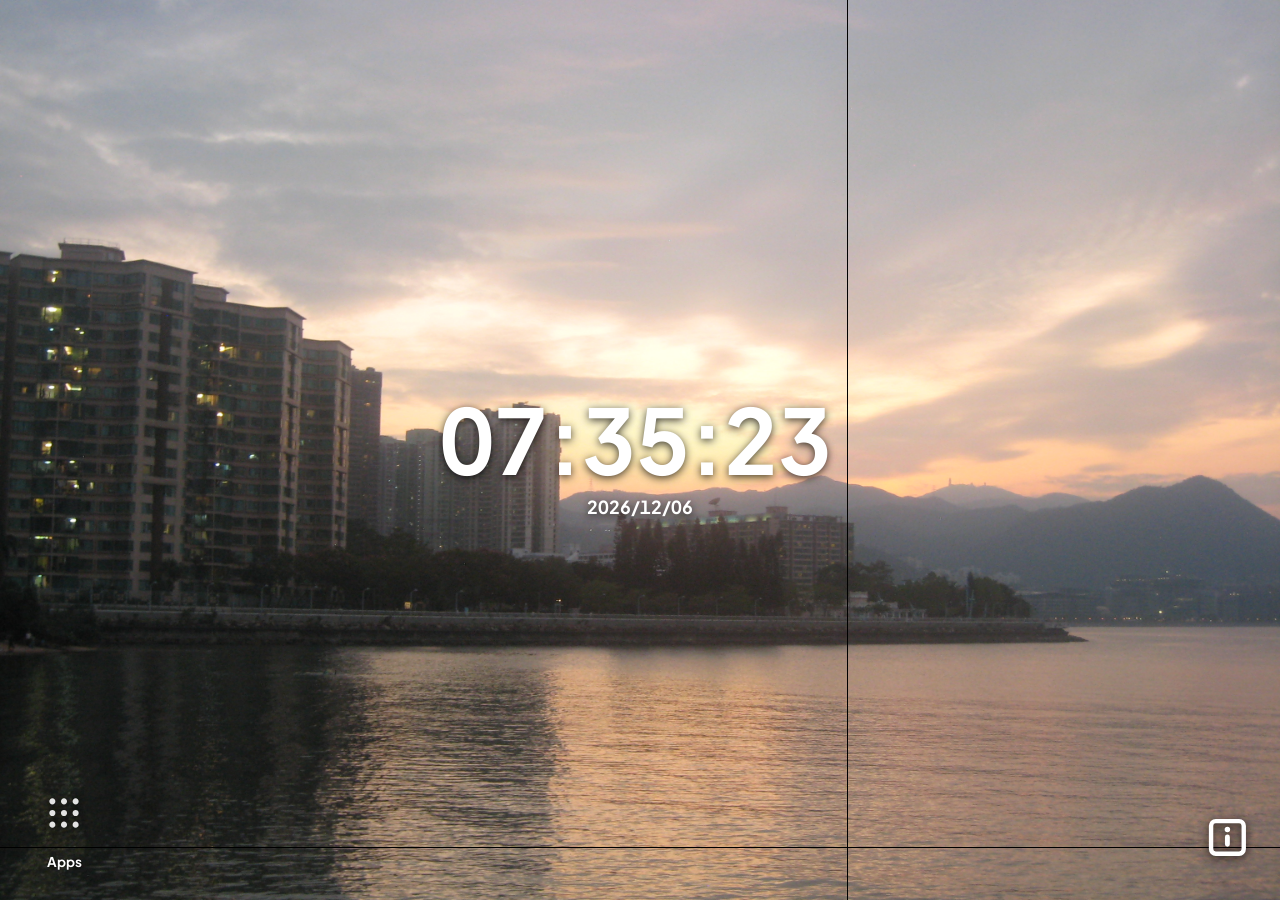
==== commit 6d4f9d07: "Folders hide and move, more OLED care, roomier Settings (v3.1.0) - Folders: Hide/Show and Move in Ed" ====
--- a/src/index.html
+++ b/src/index.html
@@ -29,6 +29,8 @@
 	     Online launches now go straight to the stream once background.js is ready, instead of via an unused detour. -->
 	<video id="bgvideo" autoplay muted playsinline></video>
 	<img id="bgpicture" alt="">
+	<!-- Settings > Screen > Wallpaper brightness, and dimming it when idle: a dark layer over the wallpaper, under everything else -->
+	<div id="bgshade"></div>
 	<div id="prefetchmaindiv">
 	<!-- Hack : make appluncher always loaded (just hidden) so it can be faster when i open/close it -->
 	<div id="maindiv">
--- a/src/css/main.css
+++ b/src/css/main.css
@@ -374,10 +374,10 @@
 #settingspanel {
 	display: none;
 	position: fixed;
-	top: 8vh;
-	left: 9vw;
-	width: 82vw;
-	height: 84vh;
+	top: 4vh;
+	left: 5vw;
+	width: 90vw;
+	height: 92vh;
 	z-index: 20001;
 	flex-direction: column;
 	overflow: hidden;
@@ -407,12 +407,12 @@
 #settingstabs {
 	display: flex;
 	flex-direction: column;
-	gap: 1vh;
+	gap: 0.7vh;
 	width: 14vw;
 	padding: 2vh 1vw;
 	border-right: 1px solid rgba(255,255,255,0.2);
 }
-.stab { display: flex; align-items: center; gap: 0.8vw; font-size: 2.4vh; padding: 1.4vh 1vw; text-align: left; border-radius: calc(0.8vh * var(--round, 1)); }
+.stab { display: flex; align-items: center; gap: 0.8vw; font-size: 2.3vh; padding: 0.95vh 1vw; text-align: left; border-radius: calc(0.8vh * var(--round, 1)); }
 .stab.on, .sopt.on { color: rgb(0,0,0); background-color: rgb(var(--accent)); border-color: rgb(var(--accent)); }
 #settingspane { flex: 1; overflow-y: auto; padding: 1vh 2vw; scrollbar-width: none; }
 .srow {
@@ -420,7 +420,7 @@
 	align-items: center;
 	justify-content: space-between;
 	gap: 2vw;
-	padding: 1.6vh 0;
+	padding: 1.15vh 0;
 	border-bottom: 1px solid rgba(255,255,255,0.1);
 }
 .slabel { flex: 0 0 12vw; display: flex; align-items: center; gap: 0.6vw; }
@@ -430,6 +430,11 @@
 .srow:hover .shintmark, .srow:focus-within .shintmark { opacity: 1; color: rgb(var(--accent)); }
 .scontrol { flex: 1; display: flex; flex-wrap: wrap; justify-content: flex-end; gap: 0.8vh 0.6vw; }
 .sopt { font-size: 2vh; padding: 1vh 1.2vw; border-radius: calc(0.8vh * var(--round, 1)); }
+/* a short note beside a row's buttons (Settings > TV > When the TV turns on, before the Home button is on) */
+.sinlinenote { align-self: center; margin-left: 0.8vw; font-size: 1.8vh; opacity: 0.75; }
+/* a choice that can't be used right now (it says why beside or under it) */
+.sopt:disabled, .sopt:disabled:hover { opacity: 0.38; cursor: default; background-color: rgba(255,255,255,0.06); }
+.sopt.on:disabled { color: rgb(255,255,255); background-color: rgba(var(--accent), 0.35); border-color: rgba(var(--accent), 0.5); }
 .swatch { width: 4.4vh; height: 4.4vh; padding: 0; border-radius: 50%; border: 3px solid rgba(255,255,255,0.35); }
 .swatch.on { border-color: rgb(255,255,255); box-shadow: 0 0 0 3px rgb(0,0,0), 0 0 0 5px rgb(255,255,255); }
 .pospicker { display: flex; align-items: center; gap: 1.2vw; }
@@ -538,10 +543,13 @@
 .abouticon { flex: 0 0 auto; width: 10vh; height: 10vh; border-radius: calc(2vh * var(--round, 1)); }
 .abouttitle { flex: 1; min-width: 0; display: flex; flex-direction: column; }
 .aboutname { font-size: 3.4vh; }
+.aboutbadge { margin-left: 1vw; vertical-align: middle; font-size: 1.6vh; padding: 0.3vh 0.7vw; border-radius: calc(0.6vh * var(--round, 1)); color: rgba(255,255,255,0.75); border: 1px solid rgba(255,255,255,0.3); }
+.aboutbadge.signed { color: rgb(110,220,120); border-color: rgba(110,220,120,0.55); background-color: rgba(110,220,120,0.1); }
 .aboutsub { margin-top: 0.4vh; font-size: 1.8vh; opacity: 0.7; }
 .aboutupdate { display: flex; align-items: center; gap: 1.2vw; margin-bottom: 1.6vh; padding: 1.2vh 1vw; border-radius: calc(1vh * var(--round, 1)); background-color: rgba(255,255,255,0.06); }
 .aboutupdatetext { flex: 1; min-width: 0; font-size: 1.9vh; }
-.aboutrows { max-width: 60vw; }
+/* the facts, one per row across the full width, their values lined up with the update button's right edge */
+.aboutrows { width: 100%; }
 .aboutrow { display: flex; align-items: baseline; justify-content: space-between; gap: 1vw; padding: 0.55vh 0; border-bottom: 1px solid rgba(255,255,255,0.08); font-size: 1.8vh; }
 .aboutlabel { flex: 0 0 auto; opacity: 0.7; }
 .aboutvalue { min-width: 0; text-align: right; overflow-wrap: anywhere; }
@@ -690,6 +698,12 @@
 .layer > *, #appbar, #recentrow, #infobtn { transition: filter 3s ease; }
 #maindiv.idle .layer > *, #maindiv.idle #appbar, #maindiv.idle #recentrow, #maindiv.idle #infobtn { filter: brightness(var(--idledim, 0.3)); }
 #maindiv.idle-hidebar #appbar, #maindiv.idle-hidebar #recentrow, #maindiv.idle-hidebar #infobtn { opacity: 0; pointer-events: none; }
+/* Clock only: everything but the clock (and its date) goes */
+#maindiv.idle-clockonly #appbar, #maindiv.idle-clockonly #recentrow, #maindiv.idle-clockonly #infobtn,
+#maindiv.idle-clockonly #weatherlayer, #maindiv.idle-clockonly #weather { opacity: 0; pointer-events: none; }
+/* the wallpaper's own darkening: Brightness, plus the idle dim when "Dim it too" is on */
+#bgshade { position: absolute; top: 0; left: 0; width: 100vw; height: 100vh; z-index: 0; pointer-events: none; background-color: #000; opacity: var(--wallshade, 0); transition: opacity 1.5s ease; }
+#maindiv.idle-dimwall ~ #bgshade, body.idle-dimwall #bgshade { opacity: calc(1 - (1 - var(--wallshade, 0)) * var(--idledim, 0.3)); }
 
 /* weather widget (weather.js): under the clock and date, or on its own layer */
 #weather { display: flex; flex-direction: column; align-items: inherit; margin-top: 1vh; text-shadow: 0 2px 8px rgba(0,0,0,0.75); }
@@ -725,7 +739,8 @@
 .chipicon svg { display: block; width: 100%; height: 100%; fill: currentColor; }
 .chipcount { font-size: 1.7vh; opacity: 0.7; }
 .chipcount:empty { display: none; }
-#maindiv.editing .foldertile .appctl { display: none !important; }
+/* a folder tile's Edit-mode buttons: Hide/Show on top, Move below, each a full row */
+.movezone.wide { grid-column: 1 / -1; }
 
 /* "Move to folder" picker */
 #folderbackdrop { display: none; position: fixed; top: 0; left: 0; width: 100vw; height: 100vh; z-index: 20000; background-color: rgba(0,0,0,0.55); }
@@ -884,12 +899,15 @@
 .filepicture > img { display: block; width: 100%; height: 100%; object-fit: cover; }
 #filesmessage { margin-top: 1vh; min-height: 2vh; }
 .sstatus.guide { margin-bottom: 1.2vh; line-height: 1.45; }
-/* Settings > Apps > Names and icons: one button per app, which opens its edit window (rename.js) */
-.appeditlist { display: grid; grid-template-columns: 1fr 1fr; gap: 0.8vh 0.6vw; }
-.appeditbtn { display: flex; align-items: center; gap: 0.7vw; min-width: 0; padding: 0.7vh 0.7vw; text-align: left; font-size: 1.8vh; }
-.appediticon { flex: 0 0 auto; width: 4.4vh; height: 4.4vh; object-fit: cover; border-radius: calc(0.7vh * var(--round, 1)); }
-.appeditname { flex: 1; min-width: 0; overflow: hidden; text-overflow: ellipsis; white-space: nowrap; }
-.appeditmark { flex: 0 0 auto; width: 2.2vh; height: 2.2vh; opacity: 0.7; }
+/* Settings > Names & icons: a grid of small icons; the name shows on the hovered or focused one (rename.js) */
+.appeditlist { display: grid; grid-template-columns: repeat(auto-fill, 8.4vh); gap: 0.9vh; }
+.scontrol > .appeditlist, .scontrol > .sstatus { flex: 1 1 100%; }
+.appeditbtn { position: relative; width: 8.4vh; height: 8.4vh; padding: 0.8vh; overflow: visible; }
+.appediticon { display: block; width: 100%; height: 100%; object-fit: cover; border-radius: calc(0.6vh * var(--round, 1)); }
+.appeditname { display: none; position: absolute; left: 50%; bottom: calc(100% + 0.6vh); transform: translateX(-50%); z-index: 5; white-space: nowrap; max-width: 30vw; overflow: hidden; text-overflow: ellipsis;
+	padding: 0.4vh 0.7vw; font-size: 1.7vh; color: #fff; background: rgba(10,10,14,0.95); border: 1px solid rgba(var(--accent), 0.8); border-radius: calc(0.5vh * var(--round, 1)); pointer-events: none; }
+.appeditbtn:hover .appeditname, .appeditbtn.dfocus .appeditname { display: block; }
+.appeditmark { position: absolute; right: -0.5vh; top: -0.5vh; width: 2.2vh; height: 2.2vh; padding: 0.3vh; border-radius: 50%; color: #000; background: rgb(var(--accent)); }
 .appeditmark svg { display: block; width: 100%; height: 100%; fill: currentColor; }
 .appeditbtn.hiddenapp .appediticon { opacity: 0.45; }
 /* an HDMI input with nothing plugged in (inputs.js) */
@@ -909,3 +927,6 @@
 ::-webkit-scrollbar { display: none; width: 0; height: 0; }
 /* all the apps fit in the app menu (layoutmenu in main.js): nothing to scroll */
 #maindiv.menufits #appluncher { overflow-y: hidden; }
+/* Settings > Folders: a hidden folder's row is dimmed, its Show button stays clear */
+.listrow.hiddenfolder .listinput, .listrow.hiddenfolder .listkind { opacity: 0.5; }
+.listtoggle { flex: 0 0 auto; }
